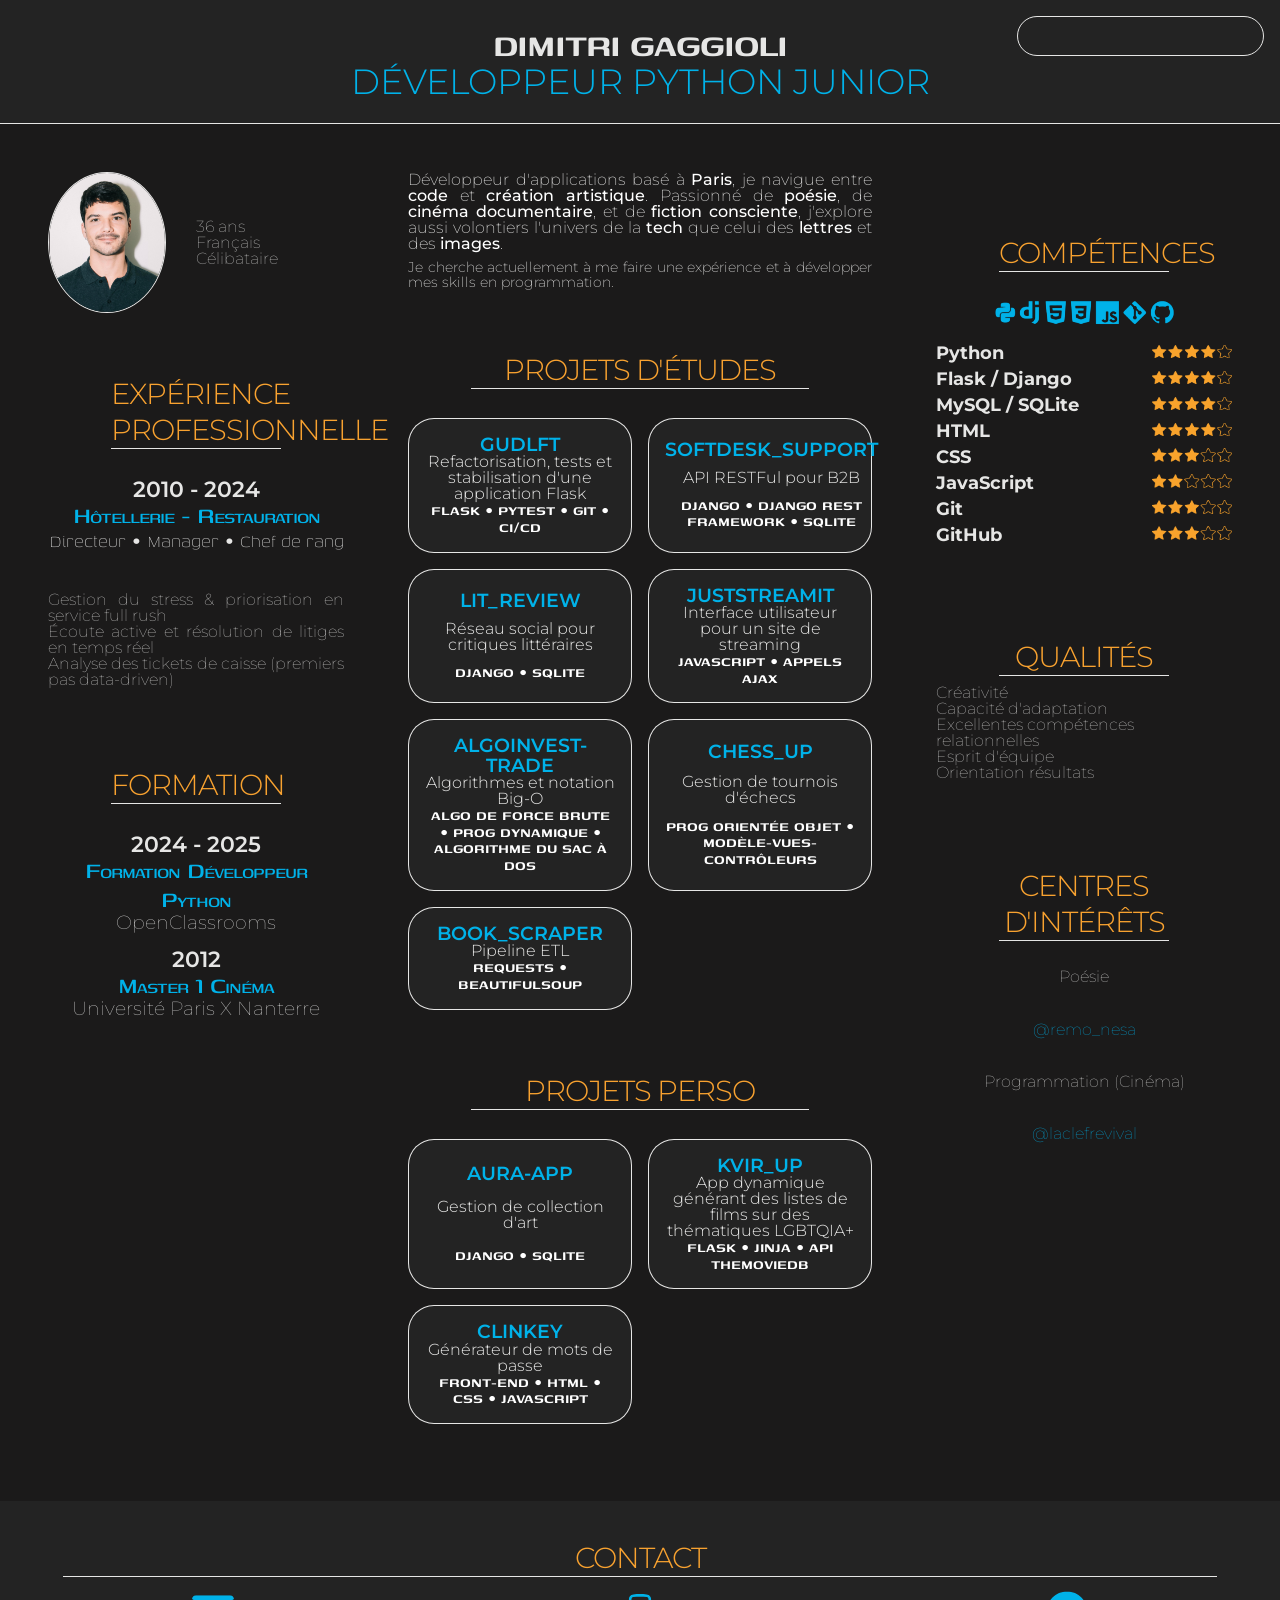
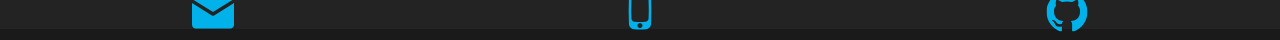
==== index.html @ c506ed64 "Updates" ====
<!DOCTYPE html>
<html lang="fr">
<head>
  <meta charset="UTF-8">
  <meta name="viewport" content="width=device-width, initial-scale=1">
  <title>Portfolio | Dimitri Gaggioli</title>
  <style>@import url('https://fonts.googleapis.com/css2?family=Genos:ital,wght@0,100..900;1,100..900&family=Montserrat:ital,wght@0,100..900;1,100..900&family=Roboto:ital,wght@0,100..900;1,100..900&display=swap');</style>
  <link href="https://fonts.googleapis.com/icon?family=Material+Icons" rel="stylesheet">
  <link rel="stylesheet" href="static/style.css">
  <script defer src="static/script.js"></script>
</head>
<body>
  <header class="banner-main-container">
    <button id="theme-toggle" class="theme-toggle" aria-label="Basculer le thème" src="icons/dark-btn.svg"><span class="material-icons-outlined">
dark_mode
</span></button>
    <div class="banner-title-container">
      <h1 class="banner-title">DIMITRI GAGGIOLI</h1>
      <h2 class="banner-subtitle">Développeur Python&nbsp;Junior</h2>
    </div>
  </header>
  <main>
    <section class="main-container">

      <!-- ← LEFT -->
      <section class="left-section">
        <div class="personal-details-container">
          <div class="portrait-container">
            <img src="static/portrait_D_Gaggioli.jpg" alt="Portrait de Dimitri">
            <p class="personal-details">36 ans<br>Français<br>Célibataire</p>
          </div>
        </div>

        <div class="resume-block block">
          <h3 class="thin">Expérience Professionnelle</h3>
          <ul id="experience-list"></ul>
        </div>

        <div class="education-block block">
          <h3 class="thin">Formation</h3>
          <ul id="education-list"></ul>
        </div>
      </section>

      <!-- CENTER -->
      <section class="center-section block">
        <div class="intro">
          <p>
            Développeur d'applications basé à <b>Paris</b>, je navigue entre <b>code</b>
            et <b>création artistique</b>. Passionné de <b>poésie</b>, de <b>cinéma documentaire</b>,
            et de <b>fiction consciente</b>, j'explore aussi volontiers l'univers de la <b>tech</b> que
            celui des <b>lettres</b> et des <b>images</b>.
          </p>
          <p class="subline">
            Je cherche actuellement à me faire une expérience et à développer mes skills en programmation.
          </p>
        </div>

        <h3 class="thin">Projets d'études</h3>
        <div id="academic-projects" class="projects-container academic"></div>

        <h3 class="thin">Projets Perso</h3>
        <div id="personal-projects" class="projects-container personal"></div>
      </section>

      <!-- RIGHT -->
      <section class="right-section">
        <!-- Compétences -->
        <div class="block skills-block">
          <h3 class="thin">COMPÉTENCES</h3>
          <img src="icons/skills.png" class="skills-icons" alt="" data-icon="skills">
          <ul class="right-section-list">
            <li><span class="skills-list four-star">Python</span>
              <div class="stars-icon-container">
                <img src="icons/4_s.png" alt="" class="stars_icon" data-icon="four-star">
              </div>
            </li>
            <li><span class="skills-list">Flask / Django</span>
              <div class="stars-icon-container">
                <img src="icons/4_s.png" alt="" class="stars_icon" data-icon="four-star">
              </div>
            </li>
            <li><span class="skills-list">MySQL / SQLite</span>
              <div class="stars-icon-container">
                <img src="icons/4_s.png" alt="" class="stars_icon" data-icon="four-star">
              </div>
            </li>
            <li><span class="skills-list">HTML</span>
              <div class="stars-icon-container">
                <img src="icons/4_s.png" alt="four-star" class="stars_icon" data-icon="four-star">
              </div>
            </li>
            <li><span class="skills-list">CSS</span>
              <div class="stars-icon-container">
                <img src ="icons/3_s.png" alt="three-star" class="stars_icon" data-icon="three-star">
              </div>
            </li>
            <li><span class="skills-list">JavaScript</span>
              <div class="stars-icon-container">
                <img src="icons/2_s.png" alt="two-star" class="stars_icon" data-icon="two-star">
              </div>
            </li>
            <li><span class="skills-list">Git</span>
              <div class="stars-icon-container">
                <img src="icons/3_s.png" alt="three-star" class="stars_icon" data-icon="three-star">
              </div>
            </li>
            <li><span class="skills-list">GitHub</span>
              <div class="stars-icon-container">
                <img src="icons/3_s.png" alt="three-star" class="stars_icon" data-icon="three-star">
              </div>
            </li>
          </ul>
        </div>
        <!-- Qualités -->
        <div class="block qualities-block">
        <h3 class="thin">QUALITÉS</h3>
          <ul>
            <li>Créativité</li>
            <li>Capacité d'adaptation</li>
            <li>Excellentes compétences relationnelles</li>
            <li>Esprit d'équipe</li>
            <li>Orientation résultats</li>
          </ul>
        </div>
        <!-- Centres d’intérêts -->
        <div class="block interests-block">
          <h3 class="thin">CENTRES D'INTÉRÊTS</h3>
          <ul class="interests-list">
            <li>Poésie</li>
            <li><a href="https://www.instagram.com/remo_nesa/" target="_blank">@remo_nesa</a></li>
            <li>Programmation (Cinéma)</li>
            <li><a href="https://www.instagram.com/laclefrevival/" target="_blank">@laclefrevival</a></li>
          </ul>
        </div>
      </section>
    </section>
  </main>

  <footer>
     <!-- Contact -->
     <div class="block contact-block">
        <h3 class="thin">CONTACT</h3>
        <ul class="contact-list">
          <li>
            <div class="contact-icon-container">
              <a href="mailto:dimitri.gaggioli@gmail.com">
                <img src="icons/email.svg" href="mailto:dimitri.gaggioli@gmail.com" alt="" data-icon="mail">
              </a>
            </div>

          </li>
          <li>
            <div class="contact-icon-container">
              <a href="tel:+33620156172">
                <img src="icons/phone.svg" alt="" data-icon="phone">
              </a>
            </div>
          </li>
          <li>
            <div class="contact-icon-container">
              <a href="https://github.com/dim-gggl">
                <img src="icons/github.svg" alt="" data-icon="github">
              </a>
            </div>
          </li>
        </ul>
      </div>
  </footer>

</body>
</html>
---- static/style.css ----
@import url('https://fonts.googleapis.com/css2?family=Genos:ital,wght@0,100..900;1,100..900&family=Montserrat:ital,wght@0,100..900;1,100..900&family=Roboto:ital,wght@0,100..900;1,100..900&display=swap');

:root {
  --bg: #1b1a1a;
  --banner-bg: #232323;
  --fg: rgba(247, 247, 246, 0.92);
  --blue: #00b2e9;
  --yellow: #f8a230;
  --bold: "Genos", "Impact", "Roboto", "Helvetica Neue", sans-serif;
  --regular: "Montserrat", "Helvetica", sans-serif;
  --thin: "Montserrat", "Roboto", "Helvetica Neue", sans-serif;
  --white: #FFFFFF;
  --gutter: clamp(1rem, 4vw, 2rem);
  --max-width: 1400px;
  --fw: 100;
}

:root.light {
  --bg: #e5e0db;
  --banner-bg: #ededed;
  --blue: #a10000;
  --white: #000000;
  --fg: #000;
  --yellow: #1a1e2b;
  --fw: 500;
}

header.banner-main-container {
  position: sticky;
}

.theme-toggle {
  position: absolute;
  top: 1rem;
  right: 1rem;
  background: transparent;
  color: var(--fg);
  border: 1px solid var(--fg);
  padding: .35rem .9rem;
  border-radius: 999rem;
  font-family: var(--thin);
  font-size: .9rem;
  cursor: pointer;
  transition: background .2s, color .2s, border .2s;
}

.theme-toggle:hover {
  background: var(--blue);
  color: #000;
  border-color: var(--blue);
}

* {
  box-sizing: border-box;
  margin: 0;
  padding: 0;
  line-height: 1;
  font-size: 16px;
  font-weight: var(--fw);

}

body {
  font-family: var(--regular);
  line-height: 1.4rem;
  background: var(--bg);
  color: var(--fg);
  font-weight: 400;
}

.banner-main-container {
  align-content: center;
  padding: 1.5rem 0;
  background: var(--banner-bg);
  color: var(--fg);
  text-align: center;
  border-bottom: 1px solid var(--fg);
  position: sticky;
  top: 0;
  z-index: 10;
}

.banner-title {
  font-family: var(--bold);
  font-size: 2.5rem;
  letter-spacing: -1px;
  font-weight: 600;

}

.thin {
  font-family: var(--thin);
  font-optical-sizing: auto;
  font-weight: 300;
  font-style: normal;
  margin: 7vh;

}

.project-box p.genos {
  font-size: 1rem;
  font-family: var(--regular);
  font-weight: var(--fw);
  color: var(--fg);

}

.banner-subtitle {
  text-transform: uppercase;
  font-weight: 300;
  font-size: 2.2rem;
  color: var(--blue);

}

.main-container {
  display: flex;
  gap: var(--gutter);
  padding-inline: var(--gutter);
  margin-block: 2rem;
  max-width: var(--max-width);
  margin-inline: auto;
  flex-wrap: wrap;
}

.left-section,
.center-section,
.right-section {
  padding: 1rem;
  flex: 1 1 320px;
  min-width: 280px;
}

.center-section {
  flex: 2 1 480px;
}

.intro>p,
p.subline,
.personal-details-intro>p,
p.personal-details-subline {
  text-align: justify;
}

.personal-details-container {
  display: block;
  align-items: center;
}

.portrait-container {
  display: flex;
  padding: 0;
  width: auto;
  height: auto;
  overflow: hidden;
  align-items: center;
}

.portrait-container>img {
  width: 40%;
  order: 1;
  object-fit: cover;
  border-radius: 50%;
  border: 1px solid var(--fg);
}

.personal-details {
  order: 2;
  width: 40%;
  padding-left: 3ch;
  text-align: left;
  align-items: center;
}

.personal-details>p {
  margin-top: 1em;
  font-family: var(--thin);
  font-weight: var(--fw);
  font-variant: petite-caps;
  margin-left: -166px;
  font-size: 1.1rem;
  color: var(--fg);
  line-height: 1.4;
  text-align: left;
  width: 47.5%;
}

.resume-block,
.education-block {
  margin-top: 2em;
}

.resume-block h3,
.education-block h3 {
  margin-bottom: .5em;
  font-size: 1.1rem;
  color: var(--blue);
}

#experience-list,
#education-list {
  display: flex;
  flex-direction: column;
  margin-top: 3ch;

}

#experience-list>li,
#education-list>li {
  margin-bottom: 1em;
  list-style: none;
}

#education-list>li {
  display: flex;
  flex-direction: column;
  align-content: space-evenly;
}


p.experience-year,
p.education-list-year,
p.education-list-year>strong {
  text-align: center;
  font-weight: 600;
  font-size: 22px;
}

p.experience-kind,
p.education-list-degree {
  font-family: var(--bold);
  font-size: 1.8rem;
  font-variant: petite-caps;
  font-weight: 500;
  color: var(--blue);
  text-align: center;
  letter-spacing: -1px;
}

p.experience-role {
  text-align: center;
  font-family: var(--bold);
  font-size: 22px;
  margin-bottom: 4ch;
}

.experience-skills {
  text-align: justify;
}

.education-list-institution {
  text-align: center;
  font-family: var(--regular);
  font-size: 1.2rem;
}

.intro p,
.personal-details-intro p {
  font-family: var(--thin);
  font-weight: 200;
  letter-spacing: 0px;
  ;
  font-size: 1rem;
  margin-bottom: .5em;
}

.intro p>b,
.personal-details-intro p>b {
  font-weight: 500;
  color: var(--white);
}

.intro .subline,
.personal-details-intro .personal-details-subline {
  font-size: .9rem;
}

.personal-details-intro,
p.personal-details-subline {
  display: none;
}

.projects-container {
  display: grid;
  grid-template-columns: repeat(auto-fill, minmax(200px, 1fr));
  gap: 1em;
  margin-top: 1.8em;
  margin-bottom: 1.8rem;
}

.project-box {
  display: flex;
  flex-direction: column;
  align-content: stretch;
  background: var(--banner-bg);
  padding: 1em;
  border-radius: 26px;
  border: 1px solid var(--fg);
  text-align: center;
  transition: transform ease .3s;
  flex-wrap: wrap;

}

.project-box>a,
.project-box>p {
  margin-block: auto;
}

.project-box:hover {
  transform: translateY(-4px);
  cursor: pointer
}

.project-box p.genos {
  font-size: 1rem;
  font-family: var(--regular);
  font-weight: 300;

}

.project-box p.repo-skills {
  font-family: var(--bold);
  font-weight: 600;
  text-transform: uppercase;
  color: var(--white);
  font-size: 1.05rem;

}

.project-box a {
  text-align: center;
  font-size: 1.2rem;
  text-decoration: none;
  color: var(--blue);
  font-family: var(--regular);
  text-transform: uppercase;
  font-weight: 600;
}

.right-section {
  display: flex;
  flex-direction: column;
  gap: 1.5em;
  max-width: 30%;
  margin-right: 0ch;
}

.right-section-list {
  list-style: none;
  padding: 0;
  margin-top: 1rem;
}

.right-section-list li {
  display: flex;
  justify-content: space-between;
  align-items: center;
  margin-bottom: 0.5rem;
}

.stars_icon {
  width: 80px;
  height: auto;
}

.skills-icons {
  width: 180px;
  margin-inline: auto;
  margin-block: 1rem;
}

.info-item {
  display: flex;
  align-items: center;
  gap: 0.75em;
  font-size: 0.9rem;
  color: #444;
}

.info-item.handle span {
  font-weight: bold;
  font-size: 1rem;
}

.block h3 {
  font-size: 1.8rem;
  letter-spacing: -1px;
  line-height: 1.25;
  text-align: center;
  text-transform: uppercase;
  border-bottom: 1px solid var(--fg);
  margin-bottom: 0.6rem;
  color: var(--yellow);

}

.block ul {
  list-style: none;
  padding: 0;
  margin: 0;
}

.block.skills-block {
  display: flex;
  flex-direction: column;
}


.block li>span {
  margin-right: auto;
}

.skills-list {
  font-size: 18px;
  font-family: "Montserrat";
  font-weight: 700;
  color: var(--fg);
}

.stars-icon-container {
  max-width: 50%;
}

.stars-icon-container>img {
  object-fit: cover;
}

.interests-list {
  display: flex;
  flex-direction: column;
  justify-content: space-around;
  align-content: space-between;
  text-align: center;
  min-height: 100%;
}

.interest-title {
  margin-top: auto;
  text-transform: uppercase;
}

.interest-title a {
  margin-bottom: auto;
}

.right-section a {
  color: var(--blue);
  text-decoration: none;
}

.right-section a:hover {
  cursor: pointer;
}

footer {
  display: flex;
  justify-content: space-evenly;
  align-items: center;
  background-color: var(--banner-bg);
  color: var(--bg);
  padding-bottom: 3rem;
  ;
  max-height: 8rem;
}

.contact-block {
  width: 100%;
  justify-content: stretch;
  align-items: center;
  max-height: 8rem;
}

.contact-list {
  width: 100%;
  display: flex;
  justify-content: space-around;
  align-items: center;
}

.contact-list li {
  display: flex;
  flex-direction: column;
  justify-content: space-around;
  align-items: center;
}

.contact-list li>a {
  text-decoration: none;
  color: var(--fg);
  font-family: var(--regular);
  font-weight: 500;
}

.contact-icon-container {
  max-width: 50px;
  overflow: hidden;
}

.contact-icon-container img {
  object-fit: cover;
  width: 50px;
  font-weight: 700;
  font-display: bold;
}

.material-icons-outlined {
  font-family: 'Material Icons';
  font-weight: normal;
  font-style: normal;
  font-size: 24px;  /* Preferred icon size */
  display: inline-block;
  line-height: 1;
  text-transform: none;
  letter-spacing: normal;
  word-wrap: normal;
  white-space: nowrap;
  direction: ltr;
}

@media (max-width: 1024px) {
  .main-container {
    flex-direction: column;
  }

  .center-section {
    order: 1;
  }

  .left-section {
    order: 2;
    flex: 2 1 90%
  }

  .right-section {
    order: 3;
  }

  .personal-details {
    width: unset;
    order: 2;
    text-align: center;
  }

  .right-section {
    max-width: 90%;
  }

  .portrait-container {
    flex-direction: column;
  }
}

@media (max-width: 600px) {
  body {
    line-height: 1.35;
  }

  .banner-title {
    font-size: clamp(2.4rem, 10vw + 1rem, 3.3rem);
  }

  .banner-subtitle {
    font-size: clamp(1rem, 6vw + 0.3rem, 1.5rem);
  }

  .main-container {
    padding-inline: 1rem;
    gap: 1.5rem;
  }

  .left-section,
  .center-section,
  .right-section {
    padding: 0.5rem;
  }

  .contact-icon-container {
    width: 45px;
  }

  .contact-icon-container img {
    width: 45px
  }

  p.experience-kind,
  p.education-list-degree {
    font-family: "Montserrat", sans-serif;
    font-size: 1.8rem;
    font-variant: petite-caps;
    font-weight: normal;
    color: var(--blue);
    text-align: center;
  }

  .portrait-container {
    flex-direction: column;
    text-align: center;
  }

  .portrait-container img {
    width: 140px;
    height: 140px;
  }

  .projects-container {
    grid-template-columns: repeat(auto-fill, minmax(160px, 1fr));
  }

  .project-box a {
    font-size: .9rem;
  }

  .project-box p.repo-skills {
    font-weight: 600;
    font-size: 0.9rem;
  }

  .block h3 {
    font-size: 1.25rem;
  }

  .repo-skills,
  .skills-list {
    font-size: 0.85rem;
  }
}

@media (max-width: 380px) {
  .banner-main-container {
    align-content: center;
    background: var(--banner-bg);
    color: var(--fg);
    text-align: center;
    border-bottom: 1px solid var(--fg);
  }

  .banner-title {
    font-size: clamp(0.3rem, 2.8vw + 1.5rem, 1.5rem);
    font-family: "Montserrat", "Helvetica Neue", sans-serif;
    font-weight: 100;
    line-height: 1;
  }

  .banner-subtitle {
    font-size: clamp(0.6rem, 5vw + 0.1rem, 1.8rem);
    font-weight: 600;
  }
}

@media (prefers-color-scheme: light) {
  /* :root:not(.light) {
    --bg: #e5e0db;
    --banner-bg: #ededed;
    --blue: #a10000;
    --white: #000000;
    --fg: #000;
    --yellow: #1a1e2b;
    --fw: 500;
  } */

  * {
    font-weight: var(--fw);
  }

  body {
    font-weight: var(--fw);
  }

}
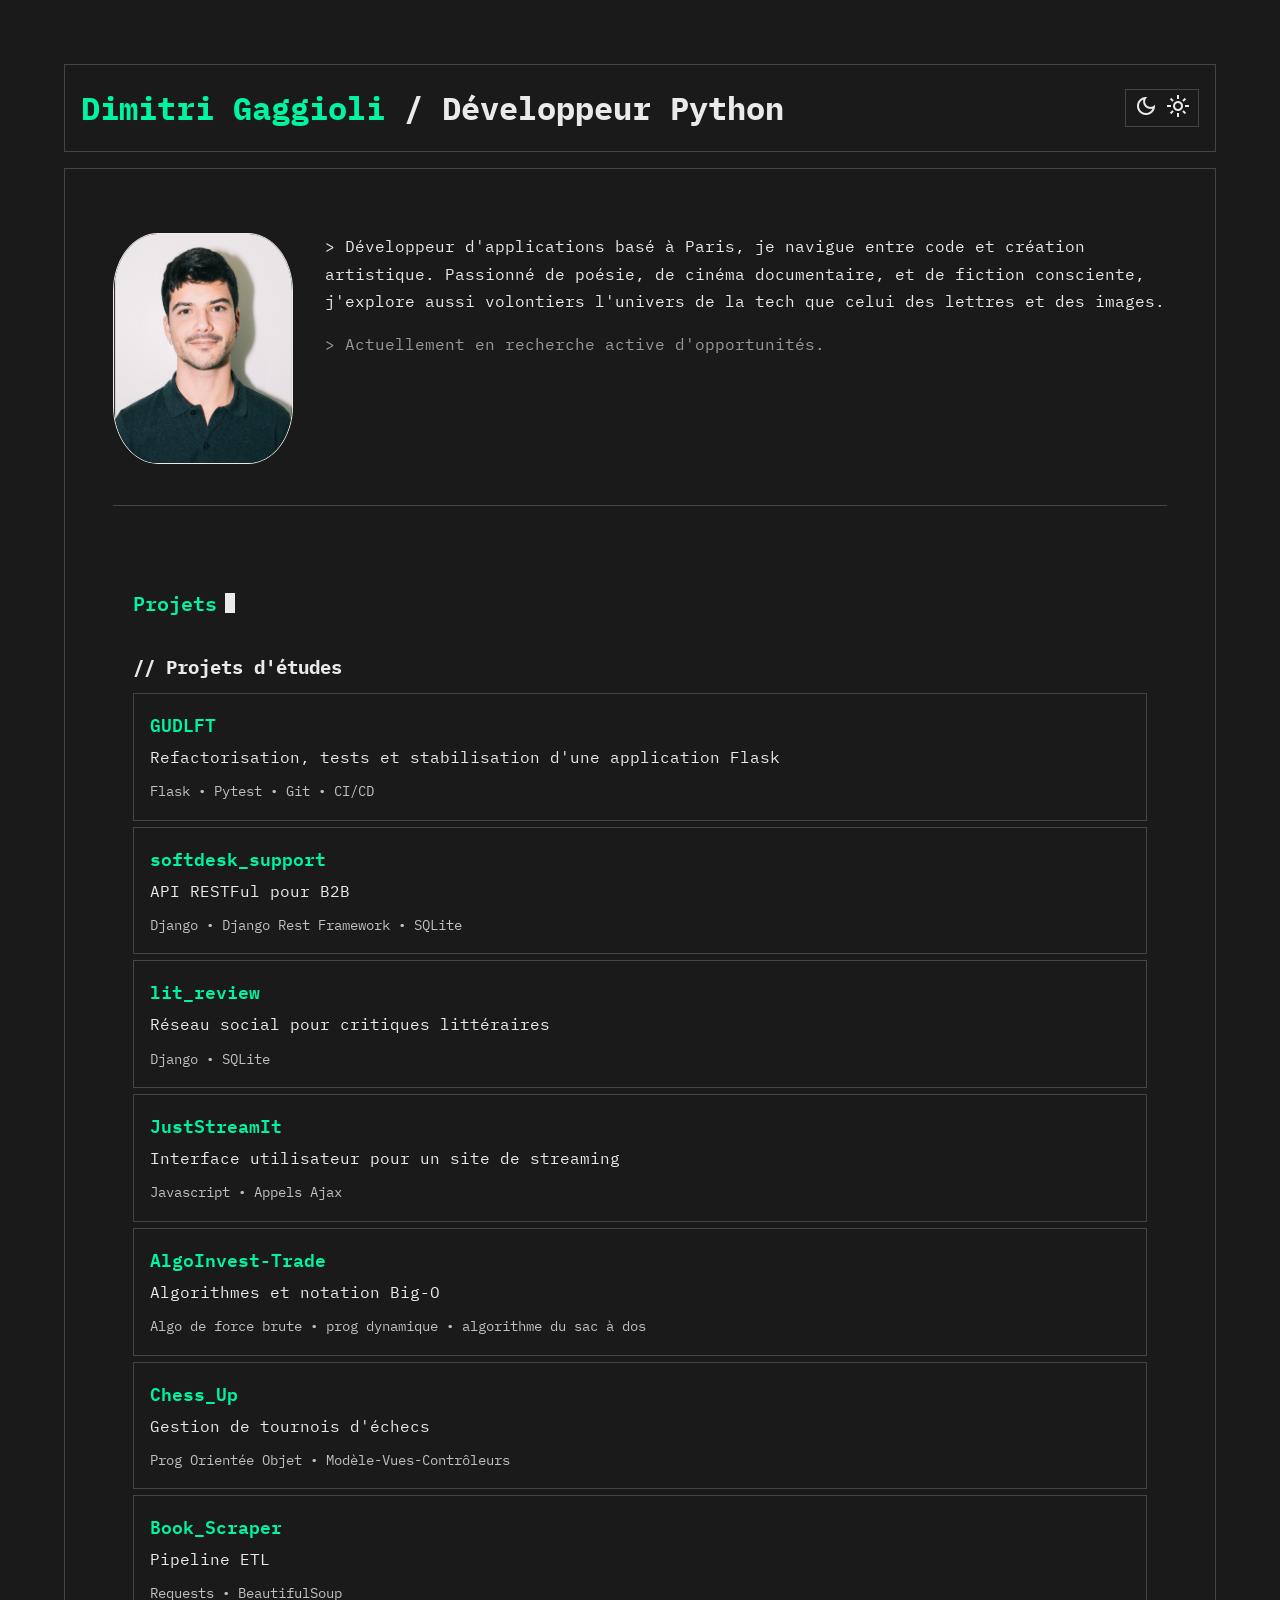
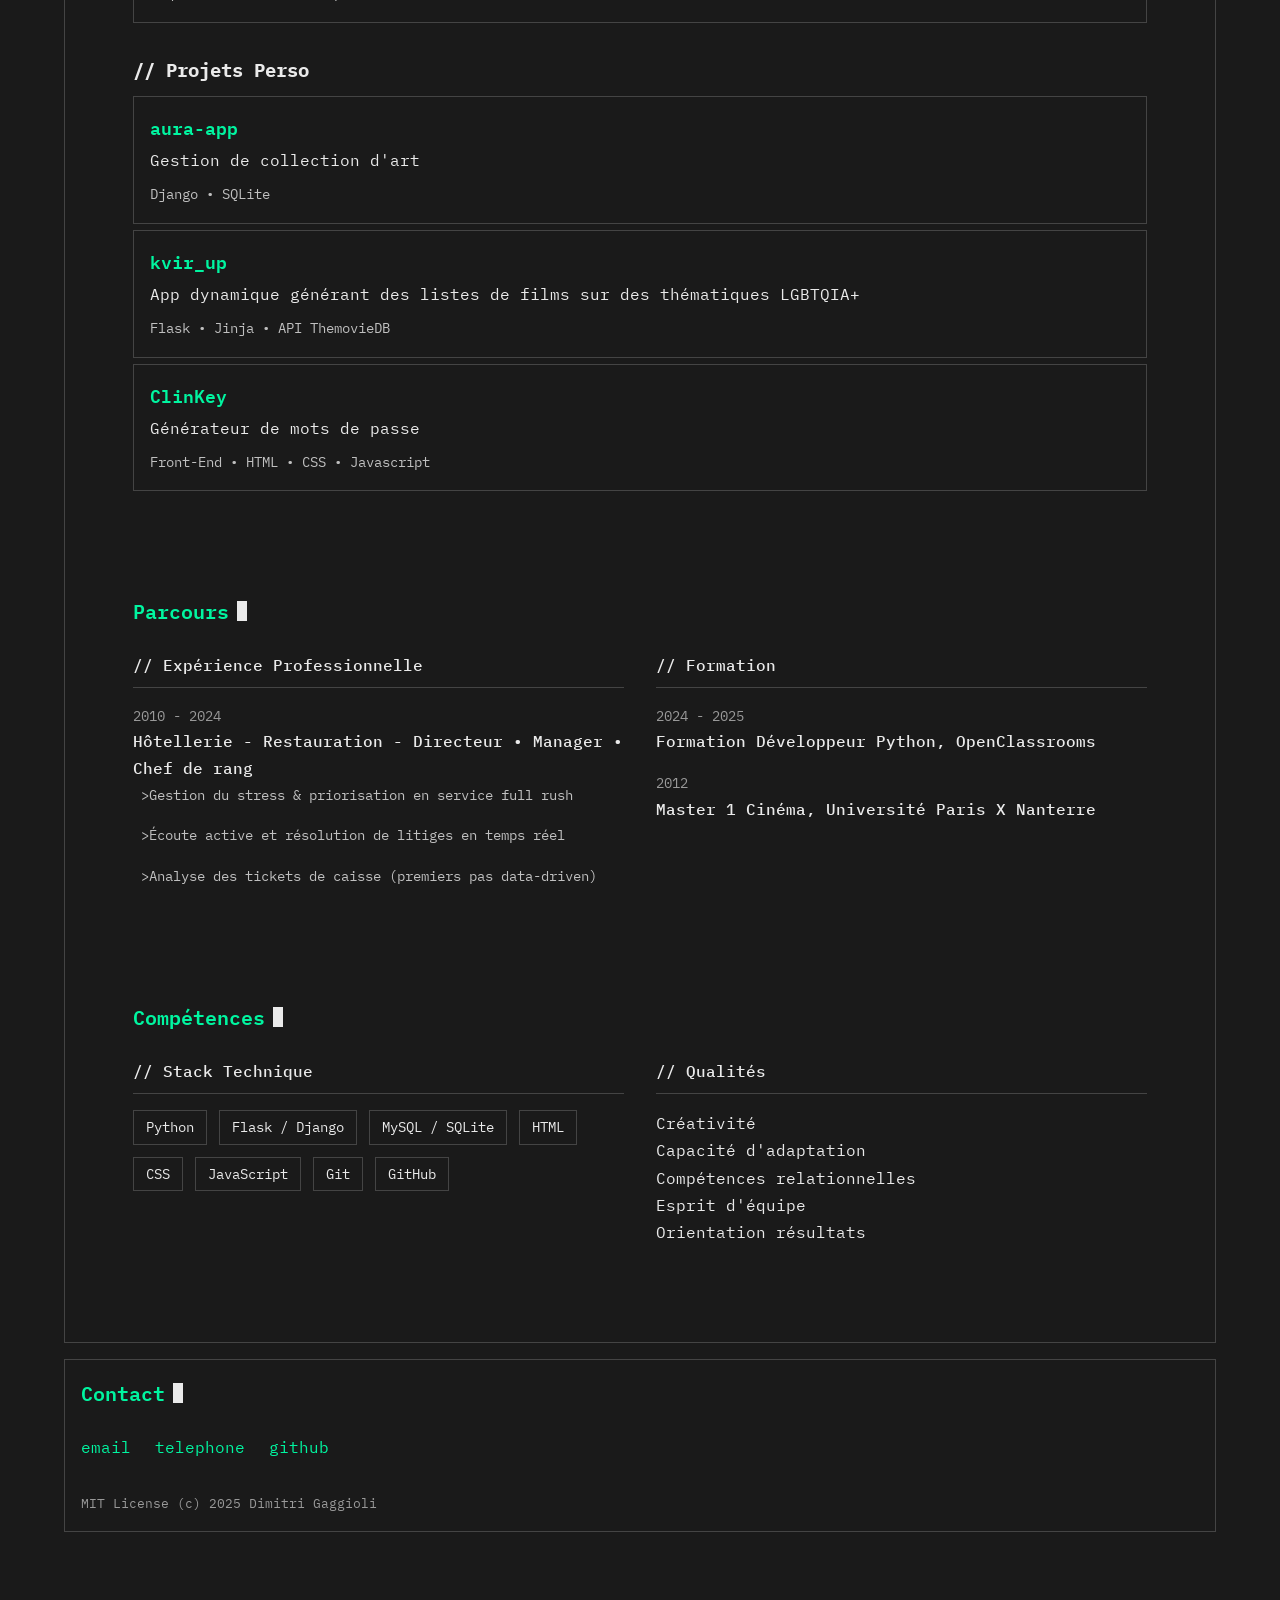
==== commit 2dded7b3: "Updates in the style" ====
--- a/index.html
+++ b/index.html
@@ -1,173 +1,92 @@
 <!DOCTYPE html>
 <html lang="fr">
 <head>
-  <meta charset="UTF-8">
-  <meta name="viewport" content="width=device-width, initial-scale=1">
-  <title>Portfolio | Dimitri Gaggioli</title>
-  <style>@import url('https://fonts.googleapis.com/css2?family=Genos:ital,wght@0,100..900;1,100..900&family=Montserrat:ital,wght@0,100..900;1,100..900&family=Roboto:ital,wght@0,100..900;1,100..900&display=swap');</style>
-  <link href="https://fonts.googleapis.com/icon?family=Material+Icons" rel="stylesheet">
-  <link rel="stylesheet" href="static/style.css">
-  <script defer src="static/script.js"></script>
+    <meta charset="UTF-8">
+    <meta name="viewport" content="width=device-width, initial-scale=1.0">
+    <title>Portfolio // Dimitri Gaggioli</title>
+
+    <!-- Police Monospace -->
+    <link rel="preconnect" href="https://fonts.googleapis.com">
+    <link rel="preconnect" href="https://fonts.gstatic.com" crossorigin>
+    <link href="https://fonts.googleapis.com/css2?family=IBM+Plex+Mono:wght@400;500;600&display=swap" rel="stylesheet">
+    <link rel="stylesheet" href="https://fonts.googleapis.com/css2?family=Material+Symbols+Outlined:opsz,wght,FILL,GRAD@24,400,0,0" />
+    
+    <link rel="stylesheet" href="static/style.css">
 </head>
-<body>
-  <header class="banner-main-container">
-    <button id="theme-toggle" class="theme-toggle" aria-label="Basculer le thème" src="icons/dark-btn.svg"><span class="material-icons-outlined">
-dark_mode
-</span></button>
-    <div class="banner-title-container">
-      <h1 class="banner-title">DIMITRI GAGGIOLI</h1>
-      <h2 class="banner-subtitle">Développeur Python&nbsp;Junior</h2>
-    </div>
-  </header>
-  <main>
-    <section class="main-container">
+<body class="dark-theme">
 
-      <!-- ← LEFT -->
-      <section class="left-section">
-        <div class="personal-details-container">
-          <div class="portrait-container">
-            <img src="static/portrait_D_Gaggioli.jpg" alt="Portrait de Dimitri">
-            <p class="personal-details">36 ans<br>Français<br>Célibataire</p>
-          </div>
+    <header class="site-header">
+        <div class="header-content">
+            <h1><span>Dimitri Gaggioli</span> / Développeur Python</h1>
+            <button id="theme-toggle" class="theme-toggle" aria-label="Basculer le thème">
+                <span class="material-symbols-outlined icon-dark">dark_mode</span>
+                <span class="material-symbols-outlined icon-light">light_mode</span>
+              </button>
         </div>
+    </header>
 
-        <div class="resume-block block">
-          <h3 class="thin">Expérience Professionnelle</h3>
-          <ul id="experience-list"></ul>
-        </div>
+    <main class="content-wrapper">
 
-        <div class="education-block block">
-          <h3 class="thin">Formation</h3>
-          <ul id="education-list"></ul>
-        </div>
-      </section>
+        <section class="intro-section">
+            <div class="portrait-container">
+                 <img src="static/portrait_D_Gaggioli.jpg" alt="Portrait de Dimitri Gaggioli" class="hero-portrait">
+            </div>
+            <div class="intro-text">
+                <p>> Développeur d'applications basé à Paris, je navigue entre code et création artistique. Passionné de poésie, de cinéma documentaire, et de fiction consciente, j'explore aussi volontiers l'univers de la tech que celui des lettres et des images.</p>
+                <p class="subline">> Actuellement en recherche active d'opportunités.</p>
+            </div>
+        </section>
 
-      <!-- CENTER -->
-      <section class="center-section block">
-        <div class="intro">
-          <p>
-            Développeur d'applications basé à <b>Paris</b>, je navigue entre <b>code</b>
-            et <b>création artistique</b>. Passionné de <b>poésie</b>, de <b>cinéma documentaire</b>,
-            et de <b>fiction consciente</b>, j'explore aussi volontiers l'univers de la <b>tech</b> que
-            celui des <b>lettres</b> et des <b>images</b>.
-          </p>
-          <p class="subline">
-            Je cherche actuellement à me faire une expérience et à développer mes skills en programmation.
-          </p>
-        </div>
+        <section id="projets" class="data-section">
+            <h2 class="section-title" data-title="Projets"></h2>
+            <div id="projects-container">
+                <!-- Les projets seront injectés ici -->
+            </div>
+        </section>
 
-        <h3 class="thin">Projets d'études</h3>
-        <div id="academic-projects" class="projects-container academic"></div>
+        <section id="parcours" class="data-section">
+            <h2 class="section-title" data-title="Parcours"></h2>
+            <div class="parcours-grid">
+                <div id="experience-container">
+                    <h3>// Expérience Professionnelle</h3>
+                    <ul id="experience-list"></ul>
+                </div>
+                <div id="formation-container">
+                    <h3>// Formation</h3>
+                    <ul id="education-list"></ul>
+                </div>
+            </div>
+        </section>
 
-        <h3 class="thin">Projets Perso</h3>
-        <div id="personal-projects" class="projects-container personal"></div>
-      </section>
+        <section id="competences" class="data-section">
+            <h2 class="section-title" data-title="Compétences"></h2>
+            <div class="competences-grid">
+                <div id="skills-container">
+                    <h3>// Stack Technique</h3>
+                </div>
+                <div id="qualities-container">
+                    <h3>// Qualités</h3>
+                    <ul>
+                        <li>Créativité</li>
+                        <li>Capacité d'adaptation</li>
+                        <li>Compétences relationnelles</li>
+                        <li>Esprit d'équipe</li>
+                        <li>Orientation résultats</li>
+                    </ul>
+                </div>
+            </div>
+        </section>
 
-      <!-- RIGHT -->
-      <section class="right-section">
-        <!-- Compétences -->
-        <div class="block skills-block">
-          <h3 class="thin">COMPÉTENCES</h3>
-          <img src="icons/skills.png" class="skills-icons" alt="" data-icon="skills">
-          <ul class="right-section-list">
-            <li><span class="skills-list four-star">Python</span>
-              <div class="stars-icon-container">
-                <img src="icons/4_s.png" alt="" class="stars_icon" data-icon="four-star">
-              </div>
-            </li>
-            <li><span class="skills-list">Flask / Django</span>
-              <div class="stars-icon-container">
-                <img src="icons/4_s.png" alt="" class="stars_icon" data-icon="four-star">
-              </div>
-            </li>
-            <li><span class="skills-list">MySQL / SQLite</span>
-              <div class="stars-icon-container">
-                <img src="icons/4_s.png" alt="" class="stars_icon" data-icon="four-star">
-              </div>
-            </li>
-            <li><span class="skills-list">HTML</span>
-              <div class="stars-icon-container">
-                <img src="icons/4_s.png" alt="four-star" class="stars_icon" data-icon="four-star">
-              </div>
-            </li>
-            <li><span class="skills-list">CSS</span>
-              <div class="stars-icon-container">
-                <img src ="icons/3_s.png" alt="three-star" class="stars_icon" data-icon="three-star">
-              </div>
-            </li>
-            <li><span class="skills-list">JavaScript</span>
-              <div class="stars-icon-container">
-                <img src="icons/2_s.png" alt="two-star" class="stars_icon" data-icon="two-star">
-              </div>
-            </li>
-            <li><span class="skills-list">Git</span>
-              <div class="stars-icon-container">
-                <img src="icons/3_s.png" alt="three-star" class="stars_icon" data-icon="three-star">
-              </div>
-            </li>
-            <li><span class="skills-list">GitHub</span>
-              <div class="stars-icon-container">
-                <img src="icons/3_s.png" alt="three-star" class="stars_icon" data-icon="three-star">
-              </div>
-            </li>
-          </ul>
-        </div>
-        <!-- Qualités -->
-        <div class="block qualities-block">
-        <h3 class="thin">QUALITÉS</h3>
-          <ul>
-            <li>Créativité</li>
-            <li>Capacité d'adaptation</li>
-            <li>Excellentes compétences relationnelles</li>
-            <li>Esprit d'équipe</li>
-            <li>Orientation résultats</li>
-          </ul>
-        </div>
-        <!-- Centres d’intérêts -->
-        <div class="block interests-block">
-          <h3 class="thin">CENTRES D'INTÉRÊTS</h3>
-          <ul class="interests-list">
-            <li>Poésie</li>
-            <li><a href="https://www.instagram.com/remo_nesa/" target="_blank">@remo_nesa</a></li>
-            <li>Programmation (Cinéma)</li>
-            <li><a href="https://www.instagram.com/laclefrevival/" target="_blank">@laclefrevival</a></li>
-          </ul>
-        </div>
-      </section>
-    </section>
-  </main>
+    </main>
 
-  <footer>
-     <!-- Contact -->
-     <div class="block contact-block">
-        <h3 class="thin">CONTACT</h3>
-        <ul class="contact-list">
-          <li>
-            <div class="contact-icon-container">
-              <a href="mailto:dimitri.gaggioli@gmail.com">
-                <img src="icons/email.svg" href="mailto:dimitri.gaggioli@gmail.com" alt="" data-icon="mail">
-              </a>
-            </div>
+    <footer class="site-footer">
+        <h2 class="section-title" data-title="Contact"></h2>
+        <ul id="contact-list">
+            <!-- Contact injecté ici -->
+        </ul>
+        <p class="copyright">MIT License (c) 2025 Dimitri Gaggioli</p>
+    </footer>
 
-          </li>
-          <li>
-            <div class="contact-icon-container">
-              <a href="tel:+33620156172">
-                <img src="icons/phone.svg" alt="" data-icon="phone">
-              </a>
-            </div>
-          </li>
-          <li>
-            <div class="contact-icon-container">
-              <a href="https://github.com/dim-gggl">
-                <img src="icons/github.svg" alt="" data-icon="github">
-              </a>
-            </div>
-          </li>
-        </ul>
-      </div>
-  </footer>
-
+    <script src="static/script.js"></script>
 </body>
 </html>
-
--- a/static/style.css
+++ b/static/style.css
@@ -1,670 +1,293 @@
-@import url('https://fonts.googleapis.com/css2?family=Genos:ital,wght@0,100..900;1,100..900&family=Montserrat:ital,wght@0,100..900;1,100..900&family=Roboto:ital,wght@0,100..900;1,100..900&display=swap');
-
+/* --- VARIABLES & THÈME --- */
 :root {
-  --bg: #1b1a1a;
-  --banner-bg: #232323;
-  --fg: rgba(247, 247, 246, 0.92);
-  --blue: #00b2e9;
-  --yellow: #f8a230;
-  --bold: "Genos", "Impact", "Roboto", "Helvetica Neue", sans-serif;
-  --regular: "Montserrat", "Helvetica", sans-serif;
-  --thin: "Montserrat", "Roboto", "Helvetica Neue", sans-serif;
-  --white: #FFFFFF;
-  --gutter: clamp(1rem, 4vw, 2rem);
-  --max-width: 1400px;
-  --fw: 100;
-}
-
-:root.light {
-  --bg: #e5e0db;
-  --banner-bg: #ededed;
-  --blue: #a10000;
-  --white: #000000;
-  --fg: #000;
-  --yellow: #1a1e2b;
-  --fw: 500;
-}
-
-header.banner-main-container {
-  position: sticky;
-}
-
-.theme-toggle {
-  position: absolute;
-  top: 1rem;
-  right: 1rem;
-  background: transparent;
-  color: var(--fg);
-  border: 1px solid var(--fg);
-  padding: .35rem .9rem;
-  border-radius: 999rem;
-  font-family: var(--thin);
-  font-size: .9rem;
-  cursor: pointer;
-  transition: background .2s, color .2s, border .2s;
-}
-
-.theme-toggle:hover {
-  background: var(--blue);
-  color: #000;
-  border-color: var(--blue);
-}
-
-* {
-  box-sizing: border-box;
-  margin: 0;
-  padding: 0;
-  line-height: 1;
-  font-size: 16px;
-  font-weight: var(--fw);
-
-}
+    --font-main: 'IBM Plex Mono', monospace;
+    
+    /* Thème Dark (par défaut) */
+    --bg-color: #1A1A1A;
+    --text-color: #EAEAEA;
+    --accent-color: #00F5A0; /* Un vert menthe vif */
+    --border-color: #444444;
+    --portrait-border: 1px solid #ebebeb;
+    }
+    
+    body.light-theme {
+    /* Thème Light */
+    --bg-color: #F5F5F5;
+    --text-color: #1A1A1A;
+    --accent-color: #FF47A3; /* Un rose vif */
+    --border-color: #CCCCCC;
+    --portrait-border: 1px solid #171717;
+    }
+    
+    /* --- BASE & RESET --- */
+    *, *::before, *::after {
+    box-sizing: border-box;
+    margin: 0;
+    padding: 0;
+    }
+    
+    body {
+    font-family: var(--font-main);
+    background-color: var(--bg-color);
+    color: var(--text-color);
+    line-height: 1.7;
+    transition: background-color 0.3s ease, color 0.3s ease;
+    padding: 1rem;
+    }
+    
+    a {
+    color: var(--accent-color);
+    text-decoration: none;
+    }
+    
+    a:hover {
+    text-decoration: underline;
+    }
+    
+    ul {
+    list-style: none;
+    }
+    
+    /* --- MISE EN PAGE & HEADER/FOOTER --- */
+    .site-header, .site-footer {
+    border: 1px solid var(--border-color);
+    padding: 1rem;
+    margin-bottom: 1rem;
+    }
+    
+    .header-content {
+    display: flex;
+    justify-content: space-between;
+    align-items: center;
+    }
+
+
+    .header-content > h1 > span {
+        color: var(--accent-color);
+    }
+  
+    
+    #theme-toggle {
+    background: none;
+    border: 1px solid var(--border-color);
+    color: var(--text-color);
+    font-family: var(--font-main);
+    padding: 0.25rem 0.5rem;
+    cursor: pointer;
+    transition: background-color 0.2s, color 0.2s;
+    }
+    #theme-toggle:hover {
+    background-color: var(--accent-color);
+    color: var(--bg-color);
+    border-color: var(--accent-color);
+    }
+    
+    .content-wrapper {
+    border: 1px solid var(--border-color);
+    padding: 1rem;
+    }
+    
+    /* --- SECTIONS --- */
+    .data-section {
+    padding: 2rem 0;
+    }
+    
+    .section-title {
+    font-size: 1.25rem;
+    font-weight: 600;
+    margin-bottom: 1.5rem;
+    display: flex;
+    align-items: center;
+    color: var(--accent-color);
+    }
+    .section-title::after {
+    content: ' ';
+    display: inline-block;
+    width: 0.5em;
+    height: 1em;
+    background-color: var(--text-color);
+    margin-left: 0.5rem;
+    animation: blink 1s step-end infinite;
+    }
+    .section-title::before {
+    content: attr(data-title);
+    }
+    
+    @keyframes blink {
+    from, to { background-color: transparent; }
+    50% { background-color: var(--accent-color); }
+    }
+    
+    /* --- INTRO --- */
+    .intro-section {
+        display: flex;
+        gap: 2rem;
+        align-items: flex-start;
+        padding: 1rem 0 2rem 0;
+        border-bottom: 1px solid var(--border-color);
+        margin-bottom: 2rem;
+    }
+    .portrait-container {
+        flex-shrink: 0;
+    }
+    .hero-portrait {
+        width: 180px;
+        height: 231px;
+        border: var(--portrait-border);
+        border-radius: 25%;
+    }
+    .intro-text p {
+        margin-bottom: 1rem;
+    }
+    .intro-text .subline {
+        color: var(--text-secondary, #999);
+    }
+    
+    /* --- PROJETS (AJUSTEMENT) --- */
+    #projects-container .project-item {
+    border: 1px solid var(--border-color);
+    padding: 1rem;
+    margin-bottom: 1rem;
+    transition: background-color 0.2s ease;
+    }
+    #projects-container .project-item:hover {
+        background-color: color-mix(in srgb, var(--bg-color) 90%, var(--text-color));
+    }
+    .project-header {
+    display: flex;
+    justify-content: space-between;
+    flex-wrap: wrap;
+    gap: 0.5rem;
+    }
+    .project-title {
+    font-weight: 600;
+    font-size: 1.1rem;
+    }
+    .project-role {
+    color: var(--text-secondary, #999);
+    }
+    .project-intro {
+    margin: 0.25rem 0 0.5rem;
+    }
+    .project-skills {
+    font-size: 0.9rem;
+    opacity: 0.8;
+    }
+    .project-intro, .project-skills {
+        color: var(--text-color);
+    }
+    
+    /* --- PARCOURS & COMPÉTENCES --- */
+    .parcours-grid, .competences-grid {
+    display: grid;
+    grid-template-columns: repeat(auto-fit, minmax(300px, 1fr));
+    gap: 2rem;
+    }
+    .parcours-grid h3, .competences-grid h3 {
+    font-size: 1rem;
+    font-weight: 500;
+    margin-bottom: 1rem;
+    border-bottom: 1px solid var(--border-color);
+    padding-bottom: 0.5rem;
+    }
+    #experience-list li, #education-list li {
+    margin-bottom: 1rem;
+    }
+    .career-period, .edu-period {
+    font-size: 0.9rem;
+    color: var(--text-secondary, #999);
+    }
+    .career-title, .edu-title {
+    font-weight: 500;
+    }
+    .career-details {
+    list-style-type: '>';
+    padding-left: 1rem;
+    font-size: 0.9rem;
+    opacity: 0.8;
+    }
+    
+    /* --- COMPÉTENCES (AJUSTEMENT) --- */
+    #skills-container ul {
+    display: flex;
+    flex-wrap: wrap;
+    gap: 0.75rem;
+    }
+    #skills-container ul li {
+        border: 1px solid var(--border-color);
+        padding: 0.25rem 0.75rem;
+        font-size: 0.9rem;
+    }
+    
+    /* --- FOOTER --- */
+    .site-footer {
+    margin-top: 1rem;
+    }
+    #contact-list {
+    display: flex;
+    flex-wrap: wrap;
+    gap: 1.5rem;
+    margin-top: 1rem;
+    }
+    .copyright {
+    margin-top: 2rem;
+    font-size: 0.8rem;
+    color: var(--text-secondary, #999);
+    }
+
+
+/* style1.css | file:///Users/dim-gggl/~/Dev%20Tools/portfolio/static/style1.css */
+
+
+  @media screen and (max-width: 768px) {
+    .content-wrapper {
+        max-width: 100vw;
+    }
+  .intro-section {
+    align-items: center;
+    max-width: 100vw;
+    flex-direction: column;
+  }
+}
+
+
+
+
+/* style.css | file:///Users/dim-gggl/~/Dev%20Tools/portfolio/static/style.css */
 
 body {
-  font-family: var(--regular);
-  line-height: 1.4rem;
-  background: var(--bg);
-  color: var(--fg);
-  font-weight: 400;
-}
-
-.banner-main-container {
-  align-content: center;
-  padding: 1.5rem 0;
-  background: var(--banner-bg);
-  color: var(--fg);
-  text-align: center;
-  border-bottom: 1px solid var(--fg);
-  position: sticky;
-  top: 0;
-  z-index: 10;
-}
-
-.banner-title {
-  font-family: var(--bold);
-  font-size: 2.5rem;
-  letter-spacing: -1px;
-  font-weight: 600;
-
-}
-
-.thin {
-  font-family: var(--thin);
-  font-optical-sizing: auto;
-  font-weight: 300;
-  font-style: normal;
-  margin: 7vh;
-
-}
-
-.project-box p.genos {
-  font-size: 1rem;
-  font-family: var(--regular);
-  font-weight: var(--fw);
-  color: var(--fg);
-
-}
-
-.banner-subtitle {
-  text-transform: uppercase;
-  font-weight: 300;
-  font-size: 2.2rem;
-  color: var(--blue);
-
-}
-
-.main-container {
-  display: flex;
-  gap: var(--gutter);
-  padding-inline: var(--gutter);
-  margin-block: 2rem;
-  max-width: var(--max-width);
-  margin-inline: auto;
-  flex-wrap: wrap;
-}
-
-.left-section,
-.center-section,
-.right-section {
-  padding: 1rem;
-  flex: 1 1 320px;
-  min-width: 280px;
-}
-
-.center-section {
-  flex: 2 1 480px;
-}
-
-.intro>p,
-p.subline,
-.personal-details-intro>p,
-p.personal-details-subline {
-  text-align: justify;
-}
-
-.personal-details-container {
-  display: block;
-  align-items: center;
-}
-
-.portrait-container {
-  display: flex;
-  padding: 0;
-  width: auto;
-  height: auto;
-  overflow: hidden;
-  align-items: center;
-}
-
-.portrait-container>img {
-  width: 40%;
-  order: 1;
-  object-fit: cover;
-  border-radius: 50%;
-  border: 1px solid var(--fg);
-}
-
-.personal-details {
-  order: 2;
-  width: 40%;
-  padding-left: 3ch;
-  text-align: left;
-  align-items: center;
-}
-
-.personal-details>p {
-  margin-top: 1em;
-  font-family: var(--thin);
-  font-weight: var(--fw);
-  font-variant: petite-caps;
-  margin-left: -166px;
-  font-size: 1.1rem;
-  color: var(--fg);
-  line-height: 1.4;
-  text-align: left;
-  width: 47.5%;
-}
-
-.resume-block,
-.education-block {
-  margin-top: 2em;
-}
-
-.resume-block h3,
-.education-block h3 {
-  margin-bottom: .5em;
-  font-size: 1.1rem;
-  color: var(--blue);
-}
-
-#experience-list,
-#education-list {
-  display: flex;
-  flex-direction: column;
-  margin-top: 3ch;
-
-}
-
-#experience-list>li,
-#education-list>li {
-  margin-bottom: 1em;
-  list-style: none;
-}
-
-#education-list>li {
-  display: flex;
-  flex-direction: column;
-  align-content: space-evenly;
-}
-
-
-p.experience-year,
-p.education-list-year,
-p.education-list-year>strong {
-  text-align: center;
-  font-weight: 600;
-  font-size: 22px;
-}
-
-p.experience-kind,
-p.education-list-degree {
-  font-family: var(--bold);
-  font-size: 1.8rem;
-  font-variant: petite-caps;
-  font-weight: 500;
-  color: var(--blue);
-  text-align: center;
-  letter-spacing: -1px;
-}
-
-p.experience-role {
-  text-align: center;
-  font-family: var(--bold);
-  font-size: 22px;
-  margin-bottom: 4ch;
-}
-
-.experience-skills {
-  text-align: justify;
-}
-
-.education-list-institution {
-  text-align: center;
-  font-family: var(--regular);
-  font-size: 1.2rem;
-}
-
-.intro p,
-.personal-details-intro p {
-  font-family: var(--thin);
-  font-weight: 200;
-  letter-spacing: 0px;
-  ;
-  font-size: 1rem;
-  margin-bottom: .5em;
-}
-
-.intro p>b,
-.personal-details-intro p>b {
-  font-weight: 500;
-  color: var(--white);
-}
-
-.intro .subline,
-.personal-details-intro .personal-details-subline {
-  font-size: .9rem;
-}
-
-.personal-details-intro,
-p.personal-details-subline {
-  display: none;
-}
-
-.projects-container {
-  display: grid;
-  grid-template-columns: repeat(auto-fill, minmax(200px, 1fr));
-  gap: 1em;
-  margin-top: 1.8em;
-  margin-bottom: 1.8rem;
-}
-
-.project-box {
-  display: flex;
-  flex-direction: column;
-  align-content: stretch;
-  background: var(--banner-bg);
-  padding: 1em;
-  border-radius: 26px;
-  border: 1px solid var(--fg);
-  text-align: center;
-  transition: transform ease .3s;
-  flex-wrap: wrap;
-
-}
-
-.project-box>a,
-.project-box>p {
-  margin-block: auto;
-}
-
-.project-box:hover {
-  transform: translateY(-4px);
-  cursor: pointer
-}
-
-.project-box p.genos {
-  font-size: 1rem;
-  font-family: var(--regular);
-  font-weight: 300;
-
-}
-
-.project-box p.repo-skills {
-  font-family: var(--bold);
-  font-weight: 600;
-  text-transform: uppercase;
-  color: var(--white);
-  font-size: 1.05rem;
-
-}
-
-.project-box a {
-  text-align: center;
-  font-size: 1.2rem;
-  text-decoration: none;
-  color: var(--blue);
-  font-family: var(--regular);
-  text-transform: uppercase;
-  font-weight: 600;
-}
-
-.right-section {
-  display: flex;
-  flex-direction: column;
-  gap: 1.5em;
-  max-width: 30%;
-  margin-right: 0ch;
-}
-
-.right-section-list {
-  list-style: none;
-  padding: 0;
-  margin-top: 1rem;
-}
-
-.right-section-list li {
-  display: flex;
-  justify-content: space-between;
-  align-items: center;
-  margin-bottom: 0.5rem;
-}
-
-.stars_icon {
-  width: 80px;
-  height: auto;
-}
-
-.skills-icons {
-  width: 180px;
-  margin-inline: auto;
-  margin-block: 1rem;
-}
-
-.info-item {
-  display: flex;
-  align-items: center;
-  gap: 0.75em;
-  font-size: 0.9rem;
-  color: #444;
-}
-
-.info-item.handle span {
-  font-weight: bold;
-  font-size: 1rem;
-}
-
-.block h3 {
-  font-size: 1.8rem;
-  letter-spacing: -1px;
-  line-height: 1.25;
-  text-align: center;
-  text-transform: uppercase;
-  border-bottom: 1px solid var(--fg);
-  margin-bottom: 0.6rem;
-  color: var(--yellow);
-
-}
-
-.block ul {
-  list-style: none;
-  padding: 0;
-  margin: 0;
-}
-
-.block.skills-block {
-  display: flex;
-  flex-direction: column;
-}
-
-
-.block li>span {
-  margin-right: auto;
-}
-
-.skills-list {
-  font-size: 18px;
-  font-family: "Montserrat";
-  font-weight: 700;
-  color: var(--fg);
-}
-
-.stars-icon-container {
-  max-width: 50%;
-}
-
-.stars-icon-container>img {
-  object-fit: cover;
-}
-
-.interests-list {
-  display: flex;
-  flex-direction: column;
-  justify-content: space-around;
-  align-content: space-between;
-  text-align: center;
-  min-height: 100%;
-}
-
-.interest-title {
-  margin-top: auto;
-  text-transform: uppercase;
-}
-
-.interest-title a {
-  margin-bottom: auto;
-}
-
-.right-section a {
-  color: var(--blue);
-  text-decoration: none;
-}
-
-.right-section a:hover {
-  cursor: pointer;
-}
-
-footer {
-  display: flex;
-  justify-content: space-evenly;
-  align-items: center;
-  background-color: var(--banner-bg);
-  color: var(--bg);
-  padding-bottom: 3rem;
-  ;
-  max-height: 8rem;
-}
-
-.contact-block {
-  width: 100%;
-  justify-content: stretch;
-  align-items: center;
-  max-height: 8rem;
-}
-
-.contact-list {
-  width: 100%;
-  display: flex;
-  justify-content: space-around;
-  align-items: center;
-}
-
-.contact-list li {
-  display: flex;
-  flex-direction: column;
-  justify-content: space-around;
-  align-items: center;
-}
-
-.contact-list li>a {
-  text-decoration: none;
-  color: var(--fg);
-  font-family: var(--regular);
-  font-weight: 500;
-}
-
-.contact-icon-container {
-  max-width: 50px;
-  overflow: hidden;
-}
-
-.contact-icon-container img {
-  object-fit: cover;
-  width: 50px;
-  font-weight: 700;
-  font-display: bold;
-}
-
-.material-icons-outlined {
-  font-family: 'Material Icons';
-  font-weight: normal;
-  font-style: normal;
-  font-size: 24px;  /* Preferred icon size */
-  display: inline-block;
-  line-height: 1;
-  text-transform: none;
-  letter-spacing: normal;
-  word-wrap: normal;
-  white-space: nowrap;
-  direction: ltr;
-}
-
-@media (max-width: 1024px) {
-  .main-container {
-    flex-direction: column;
-  }
-
-  .center-section {
-    order: 1;
-  }
-
-  .left-section {
-    order: 2;
-    flex: 2 1 90%
-  }
-
-  .right-section {
-    order: 3;
-  }
-
-  .personal-details {
-    width: unset;
-    order: 2;
-    text-align: center;
-  }
-
-  .right-section {
-    max-width: 90%;
-  }
-
-  .portrait-container {
-    flex-direction: column;
-  }
-}
-
-@media (max-width: 600px) {
-  body {
-    line-height: 1.35;
-  }
-
-  .banner-title {
-    font-size: clamp(2.4rem, 10vw + 1rem, 3.3rem);
-  }
-
-  .banner-subtitle {
-    font-size: clamp(1rem, 6vw + 0.3rem, 1.5rem);
-  }
-
-  .main-container {
-    padding-inline: 1rem;
-    gap: 1.5rem;
-  }
-
-  .left-section,
-  .center-section,
-  .right-section {
-    padding: 0.5rem;
-  }
-
-  .contact-icon-container {
-    width: 45px;
-  }
-
-  .contact-icon-container img {
-    width: 45px
-  }
-
-  p.experience-kind,
-  p.education-list-degree {
-    font-family: "Montserrat", sans-serif;
-    font-size: 1.8rem;
-    font-variant: petite-caps;
-    font-weight: normal;
-    color: var(--blue);
-    text-align: center;
-  }
-
-  .portrait-container {
-    flex-direction: column;
-    text-align: center;
-  }
-
-  .portrait-container img {
-    width: 140px;
-    height: 140px;
-  }
-
-  .projects-container {
-    grid-template-columns: repeat(auto-fill, minmax(160px, 1fr));
-  }
-
-  .project-box a {
-    font-size: .9rem;
-  }
-
-  .project-box p.repo-skills {
-    font-weight: 600;
-    font-size: 0.9rem;
-  }
-
-  .block h3 {
-    font-size: 1.25rem;
-  }
-
-  .repo-skills,
-  .skills-list {
-    font-size: 0.85rem;
-  }
-}
-
-@media (max-width: 380px) {
-  .banner-main-container {
-    align-content: center;
-    background: var(--banner-bg);
-    color: var(--fg);
-    text-align: center;
-    border-bottom: 1px solid var(--fg);
-  }
-
-  .banner-title {
-    font-size: clamp(0.3rem, 2.8vw + 1.5rem, 1.5rem);
-    font-family: "Montserrat", "Helvetica Neue", sans-serif;
-    font-weight: 100;
-    line-height: 1;
-  }
-
-  .banner-subtitle {
-    font-size: clamp(0.6rem, 5vw + 0.1rem, 1.8rem);
-    font-weight: 600;
-  }
-}
-
-@media (prefers-color-scheme: light) {
-  /* :root:not(.light) {
-    --bg: #e5e0db;
-    --banner-bg: #ededed;
-    --blue: #a10000;
-    --white: #000000;
-    --fg: #000;
-    --yellow: #1a1e2b;
-    --fw: 500;
-  } */
-
-  * {
-    font-weight: var(--fw);
-  }
-
-  body {
-    font-weight: var(--fw);
-  }
-
-}
+    /* padding: 1rem; */
+    padding: 4rem;
+  }
+  
+  .content-wrapper {
+    /* padding: 1rem; */
+    padding: 3rem;
+  }
+  
+  .data-section {
+    /* padding: 2rem 0; */
+    padding: 3rem 20px;
+  }
+
+  
+
+/* style.css | file:///Users/dim-gggl/~/Dev%20Tools/portfolio/static/style.css */
+
+#projects-container .project-item {
+  /* margin-bottom: 4rem; */
+  margin-bottom: 0.385rem;
+}
+
+/* Inline | file:///Users/dim-gggl/~/Dev%20Tools/portfolio/index.html */
+
+h3 {
+}
+
+#projects-container, ::before, ::after {
+  padding-top: 0rem;
+}
+
+#projects-container h3 {
+  margin: 2rem auto 0.6rem auto;
+}
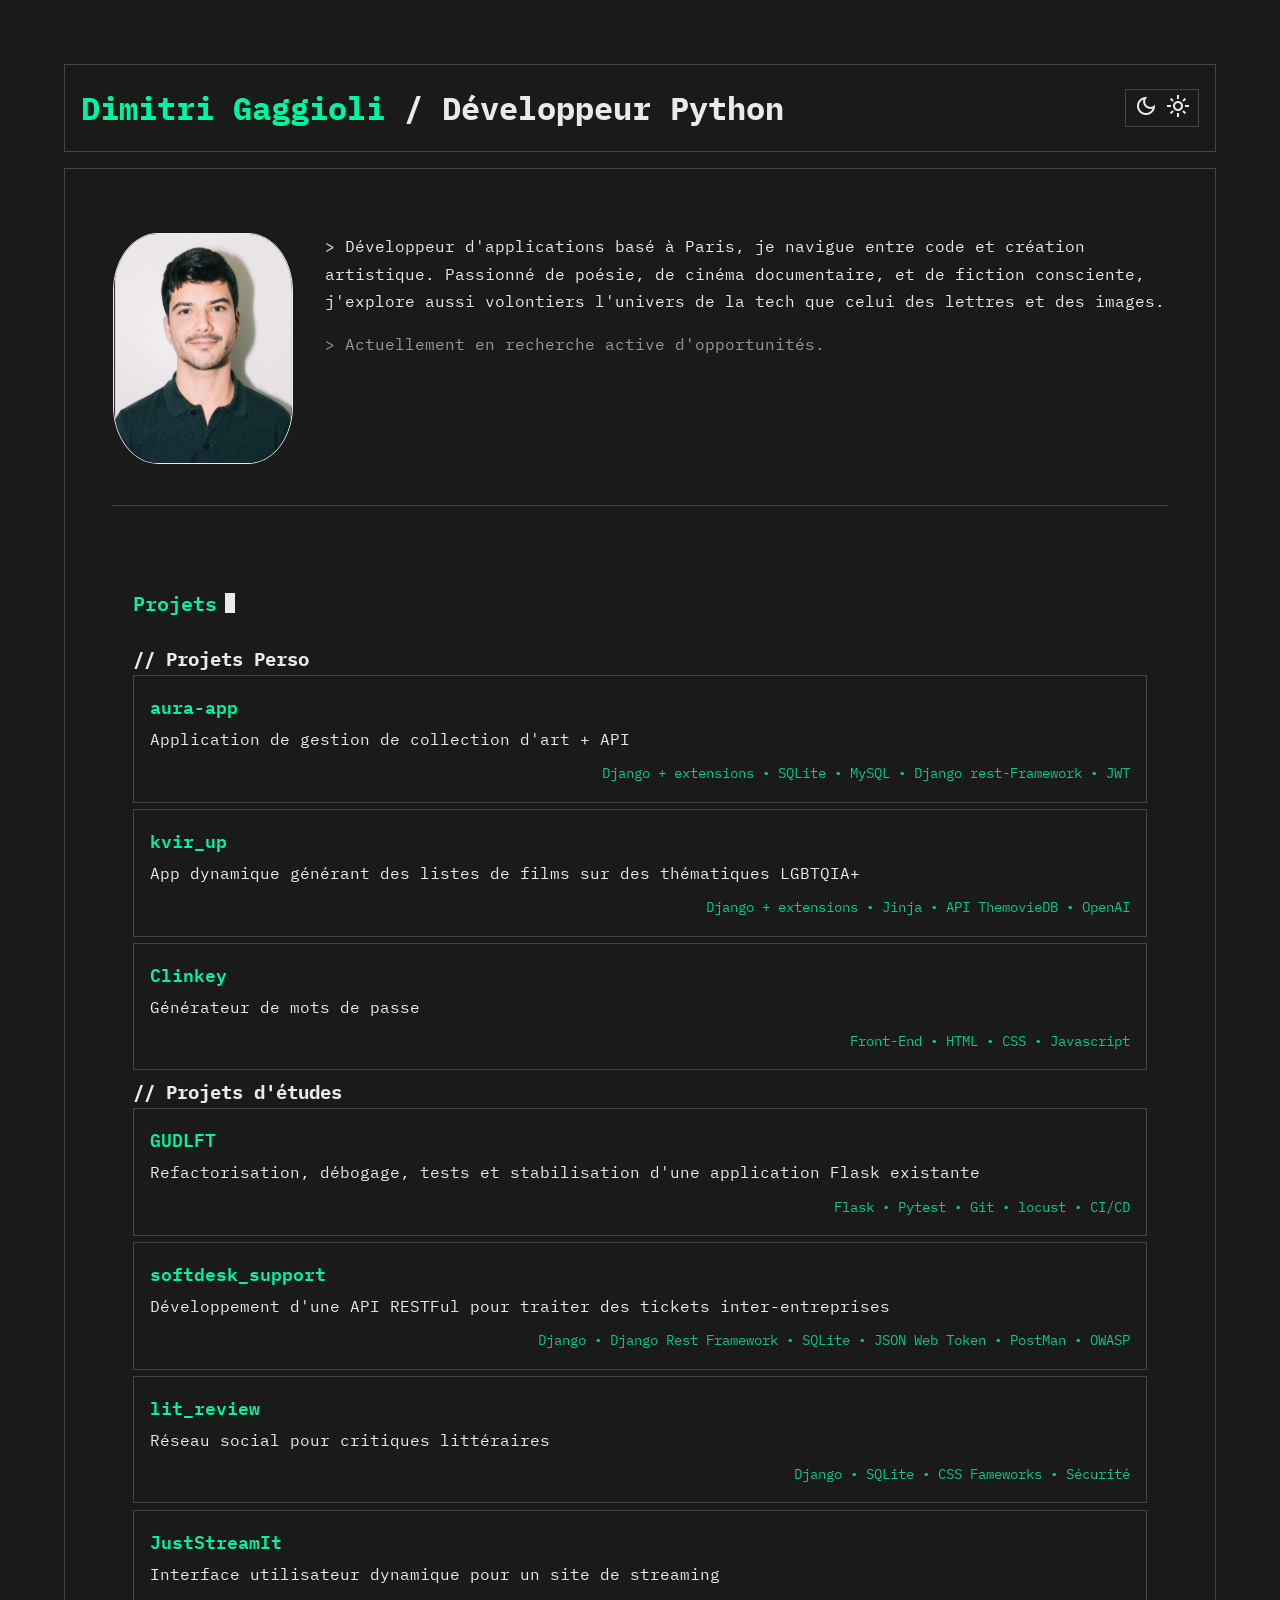
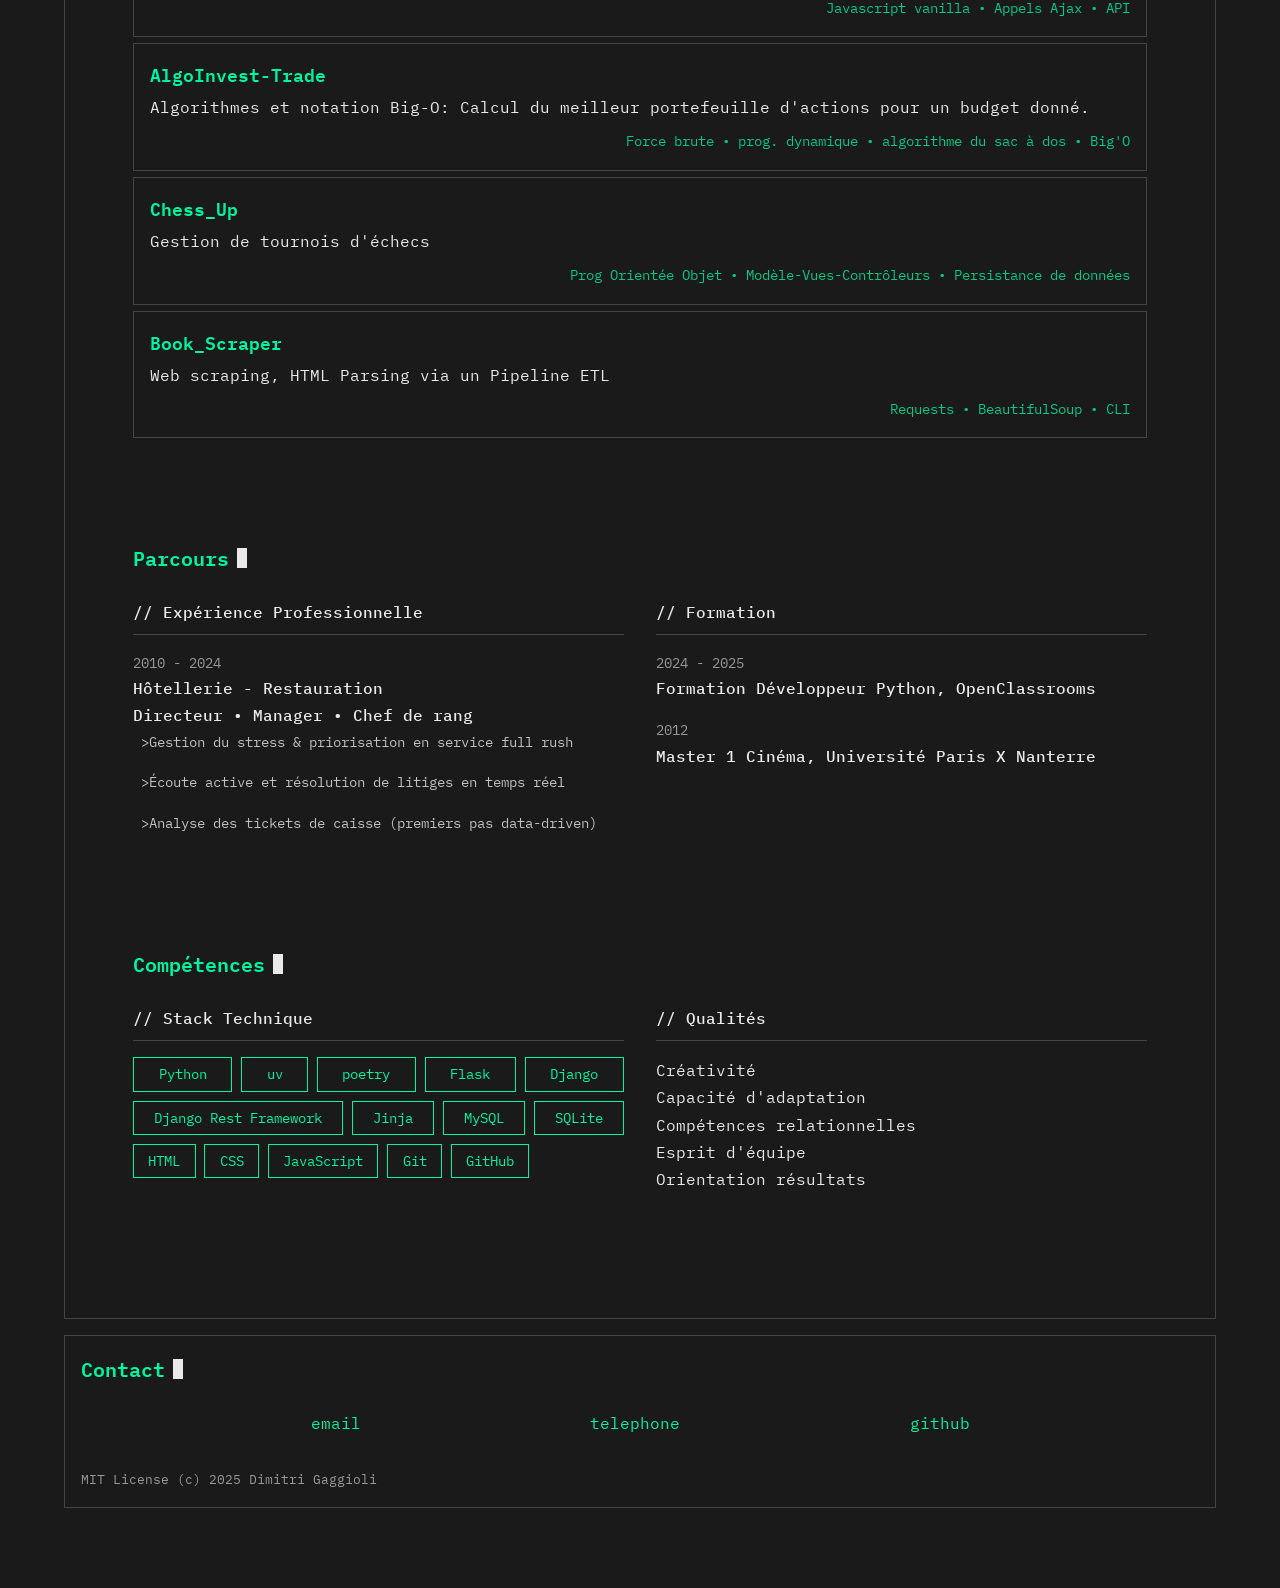
==== commit f3ddd55f: "Updates" ====
--- a/index.html
+++ b/index.html
@@ -29,7 +29,7 @@
 
         <section class="intro-section">
             <div class="portrait-container">
-                 <img src="static/portrait_D_Gaggioli.jpg" alt="Portrait de Dimitri Gaggioli" class="hero-portrait">
+                <img src="static/img/portrait_D_Gaggioli.jpg" alt="Portrait de Dimitri Gaggioli" class="hero-portrait">
             </div>
             <div class="intro-text">
                 <p>> Développeur d'applications basé à Paris, je navigue entre code et création artistique. Passionné de poésie, de cinéma documentaire, et de fiction consciente, j'explore aussi volontiers l'univers de la tech que celui des lettres et des images.</p>
--- a/static/style.css
+++ b/static/style.css
@@ -41,7 +41,7 @@
     }
     
     a:hover {
-    text-decoration: underline;
+    text-decoration: none;
     }
     
     ul {
@@ -64,6 +64,15 @@
 
     .header-content > h1 > span {
         color: var(--accent-color);
+    }
+
+    .project-title {
+      color: var(--accent-color);
+      font-size: 2.5rem !important;
+    }
+
+    .project-subtitle {
+      color: var(--text-color);
     }
   
     
@@ -142,6 +151,15 @@
     .intro-text .subline {
         color: var(--text-secondary, #999);
     }
+    .links-container {
+        display: flex;
+        gap: 1rem;
+        justify-content: space-between;
+        align-items: center;
+        margin-top: 1rem;
+        max-width: 50vw;
+        margin-inline: auto;
+    }
     
     /* --- PROJETS (AJUSTEMENT) --- */
     #projects-container .project-item {
@@ -159,7 +177,7 @@
     flex-wrap: wrap;
     gap: 0.5rem;
     }
-    .project-title {
+    .project-item-title {
     font-weight: 600;
     font-size: 1.1rem;
     }
@@ -172,6 +190,8 @@
     .project-skills {
     font-size: 0.9rem;
     opacity: 0.8;
+    color: var(--accent-color) !important ;
+    text-align: right;
     }
     .project-intro, .project-skills {
         color: var(--text-color);
@@ -208,17 +228,53 @@
     }
     
     /* --- COMPÉTENCES (AJUSTEMENT) --- */
-    #skills-container ul {
+    #skills-container ul, #stack-container ul {
     display: flex;
     flex-wrap: wrap;
-    gap: 0.75rem;
-    }
-    #skills-container ul li {
-        border: 1px solid var(--border-color);
+    gap: 0.55rem;
+    justify-content: space-between;
+    }
+    #skills-container ul li, #stack-container ul li {
+        border: 1px solid var(--accent-color);
         padding: 0.25rem 0.75rem;
         font-size: 0.9rem;
-    }
-    
+        flex-grow: 1;
+        text-align: center;
+    }
+
+    #stack-container {
+      max-width: 33vw;
+      /* margin-inline: auto; */
+    }
+    
+    .table-scroll {
+      width: 100%; /* fixe  ou responsif ; adapte la borne haute */
+      overflow-x: auto;
+      overflow-y: hidden;
+      border: 1px solid var(--accent-color);
+      border-radius: 8px;
+      -webkit-overflow-scrolling: touch; /* inertie iOS */
+      padding: 1rem;
+    }
+
+    .table-scroll > table {
+      border-collapse: collapse;
+      width: max-content;        /* s’adapte au contenu */
+      min-width: 100%;           /* ne rétrécit pas sous la largeur du conteneur */
+    }
+
+    .table-scroll th,
+    .table-scroll td {
+      white-space: nowrap;
+      padding: 8px 12px;
+      border-bottom: 1px solid #f1f5f9;
+    }
+
+    .table-scroll td.desc {
+      white-space: normal;       /* réactive les retours à la ligne pour CETTE colonne */
+      max-width: 60ch;           /* borne la largeur visuelle si tu le souhaites */
+    }
+
     /* --- FOOTER --- */
     .site-footer {
     margin-top: 1rem;
@@ -226,14 +282,31 @@
     #contact-list {
     display: flex;
     flex-wrap: wrap;
-    gap: 1.5rem;
     margin-top: 1rem;
+    justify-content: space-evenly;
     }
     .copyright {
     margin-top: 2rem;
     font-size: 0.8rem;
     color: var(--text-secondary, #999);
     }
+    .preview-title {
+      color: var(--accent-color) !important;
+    }
+    .preview-image {
+        max-width: 100%;
+        margin: 0 auto;
+        border: 1px solid var(--accent-color);
+        border-radius: 10px;
+    }   
+    div#preview-container {
+      display: flex;
+      flex-direction: column;
+      justify-content: space-around;
+      align-content: space-around;
+      margin-top: 5vh;
+      gap: 1.5vw;
+  }
 
 
 /* style1.css | file:///Users/dim-gggl/~/Dev%20Tools/portfolio/static/style1.css */
@@ -281,13 +354,64 @@
 
 /* Inline | file:///Users/dim-gggl/~/Dev%20Tools/portfolio/index.html */
 
-h3 {
-}
-
 #projects-container, ::before, ::after {
   padding-top: 0rem;
 }
 
-#projects-container h3 {
-  margin: 2rem auto 0.6rem auto;
-}
+.preview-title {
+  margin: 2rem 0 0.6rem 0;
+}
+
+.skill-link-container {
+  border: 1px solid var(--accent-color);
+  padding: 0.25rem 0.75rem;
+  font-size: 0.9rem;
+  flex-grow: 1;
+  text-align: center;
+}
+
+.skill-link-container:hover {
+  background-color: var(--accent-color);
+}
+
+.skill-link-container:hover .skill-link {
+  color: var(--bg-color);
+  text-decoration: none;
+}
+
+/* --- Responsive (Téléphone) --- */
+@media (max-width: 600px) {
+    html, body { overflow-x: hidden; }
+    body { padding: 1rem; }
+    .content-wrapper { padding: 1rem; }
+    .data-section { padding: 1.5rem 0; }
+
+    .header-content { flex-wrap: wrap; gap: 0.5rem; }
+    .header-content > h1 { font-size: clamp(1.05rem, 5vw, 1.25rem); line-height: 1.2; margin: 0; }
+    #theme-toggle { padding: 0.25rem 0.5rem; }
+
+    .intro-section { gap: 1rem; }
+    .hero-portrait { width: 128px; height: auto; border-radius: 20%; }
+
+    .section-title { font-size: 1.1rem; }
+    #projects-container h3 { margin: 1.25rem 0 0.5rem 0; }
+    #projects-container .project-item { padding: 0.85rem; }
+    .project-item-title { font-size: 1rem; }
+    .project-intro { font-size: 0.95rem; }
+    .project-skills { font-size: 0.85rem; }
+
+    .parcours-grid, .competences-grid { grid-template-columns: 1fr; }
+    #skills-container ul { gap: 0.5rem; }
+    #skills-container ul li { font-size: 0.85rem; padding: 0.25rem 0.6rem; }
+
+    #contact-list { gap: 1rem; }
+    #stack-container { max-width: 100%; }
+}
+
+@media (max-width: 380px) {
+    body { padding: 0.75rem; }
+    .content-wrapper { padding: 0.75rem; }
+    .data-section { padding: 1.25rem 0; }
+    .hero-portrait { width: 104px; }
+    .section-title { font-size: 1rem; }
+}
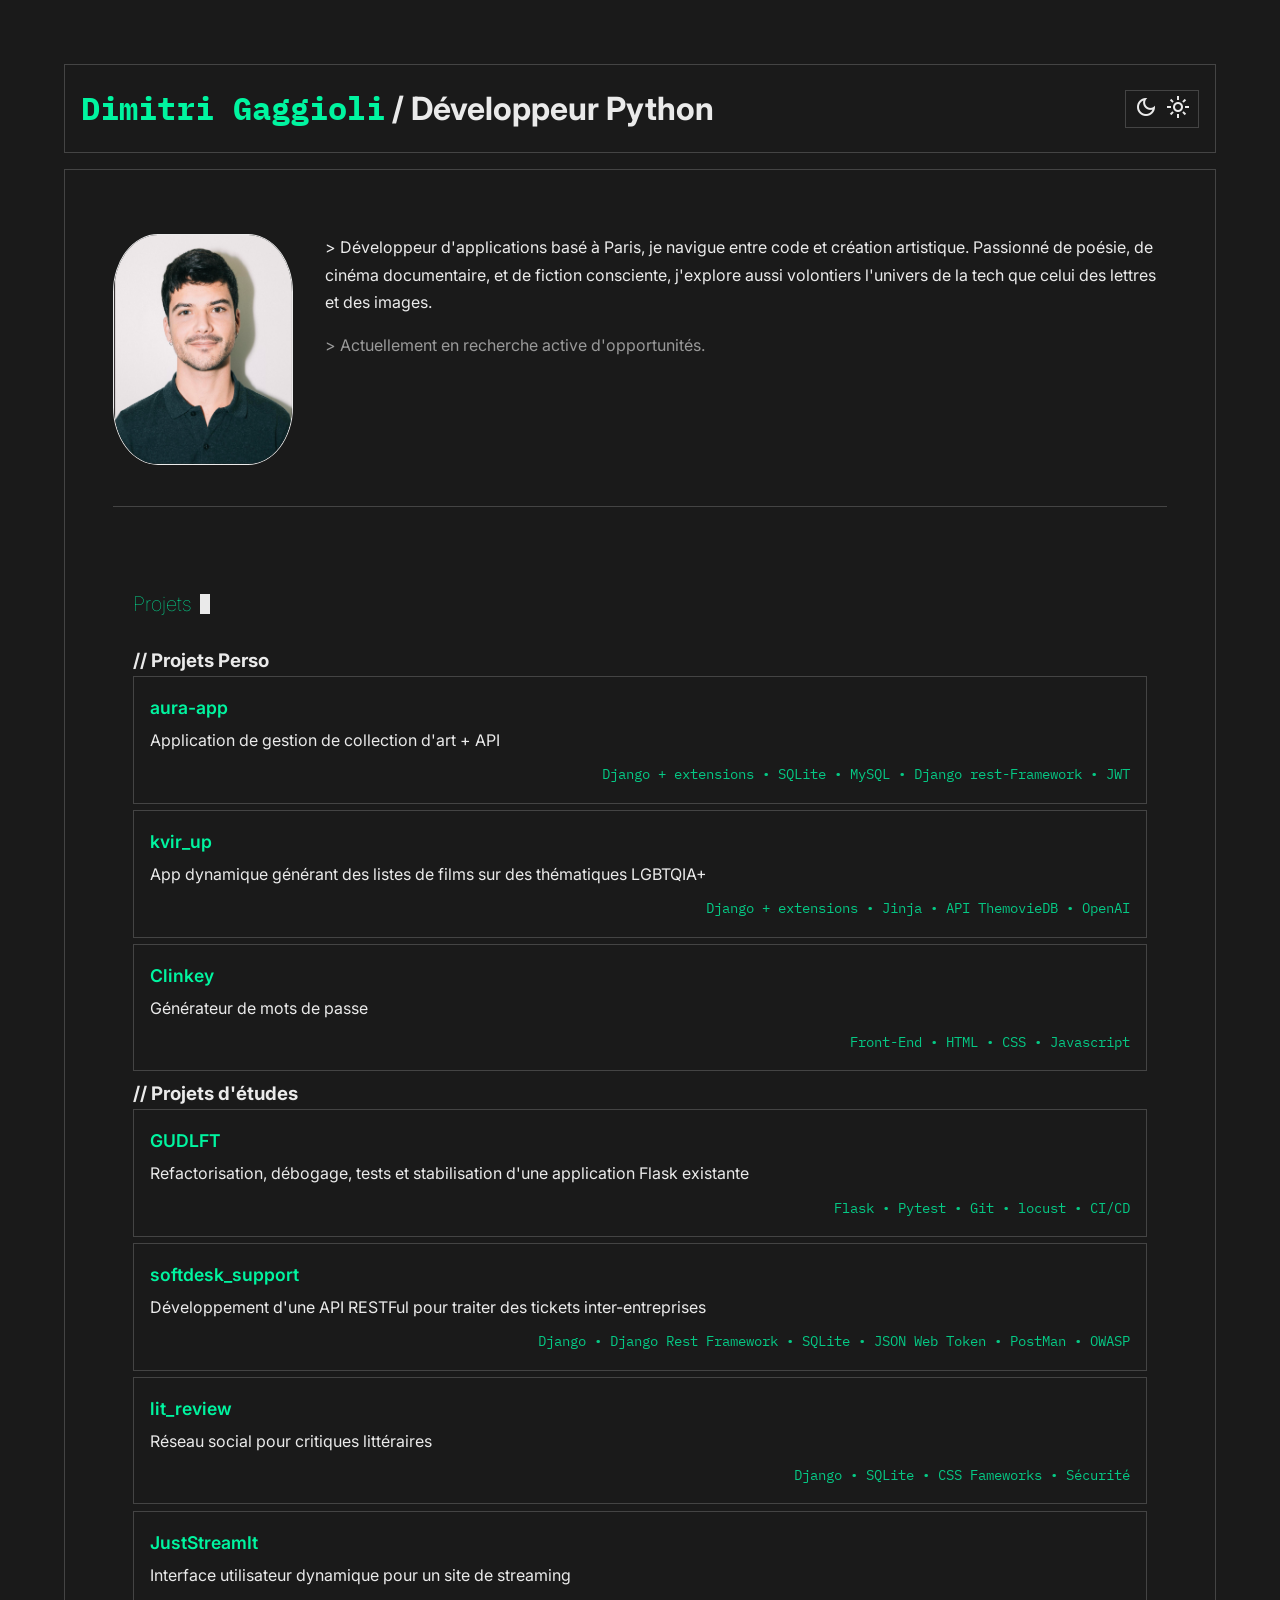
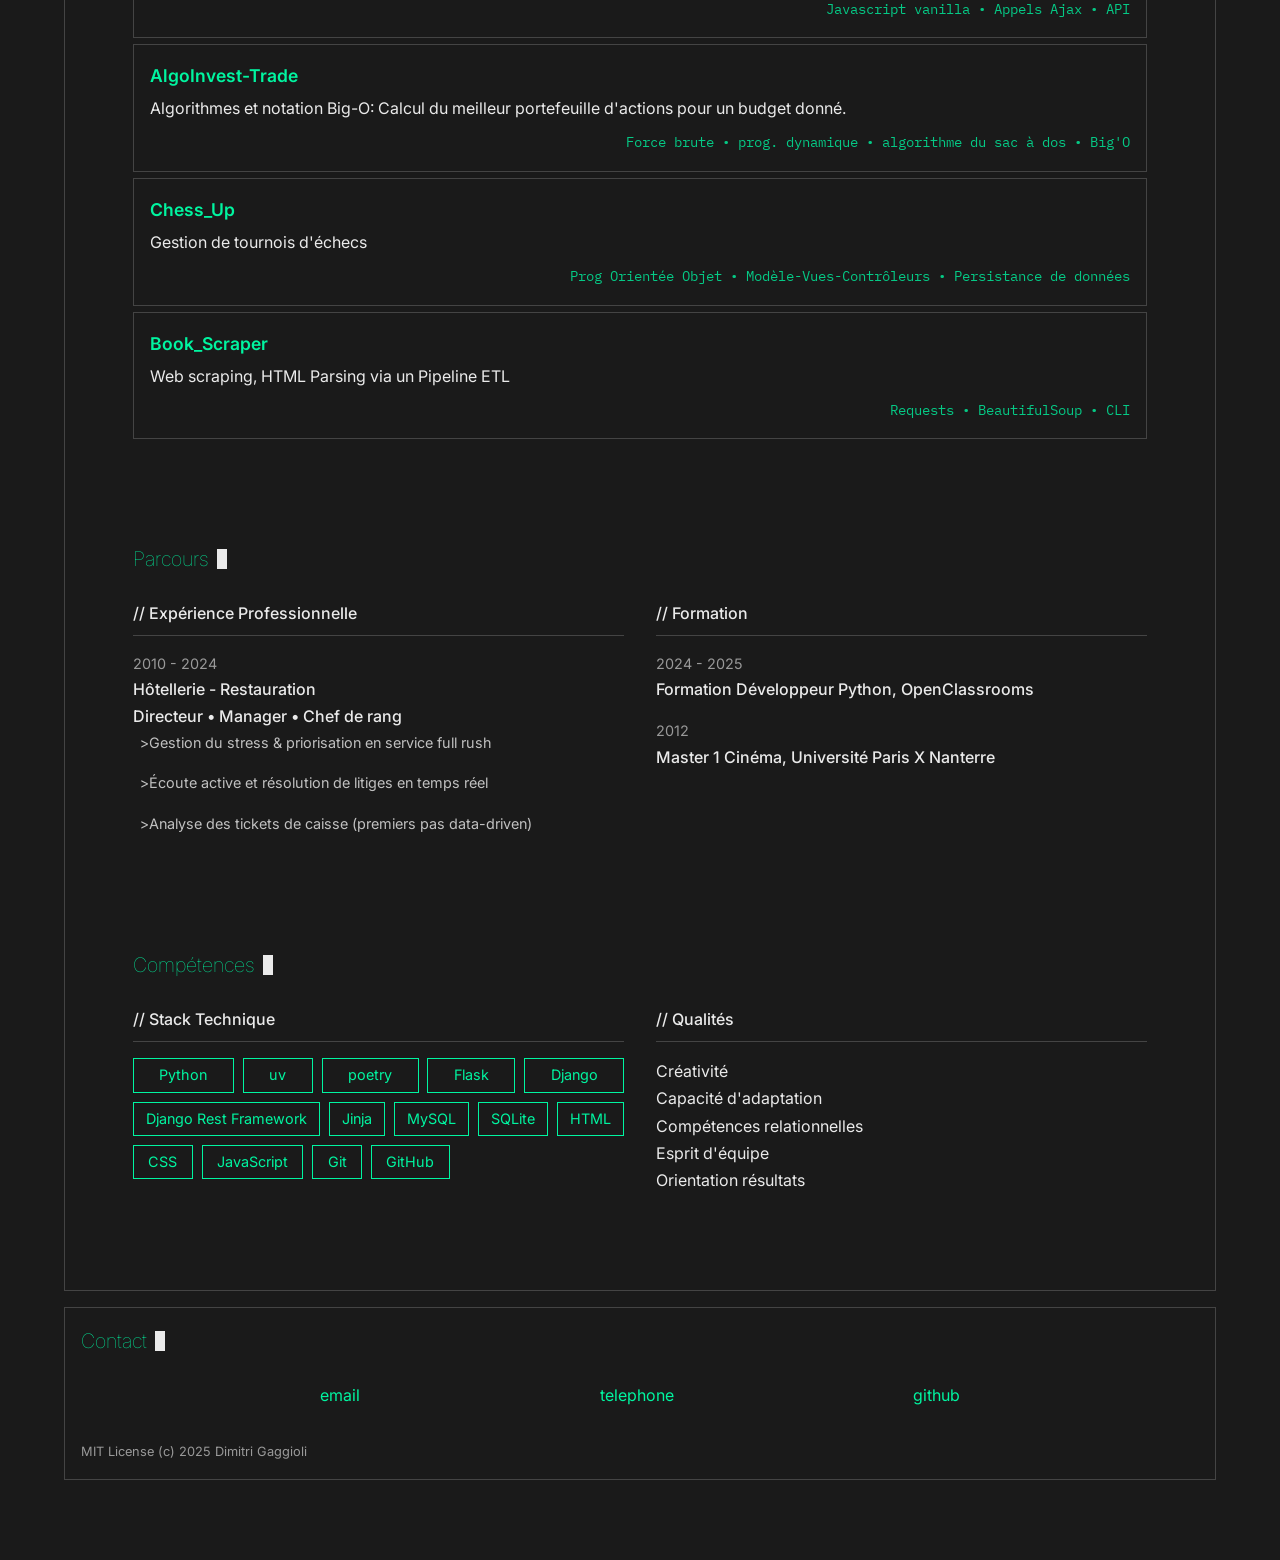
==== commit bc459e52: "Updates on flavicon" ====
--- a/index.html
+++ b/index.html
@@ -10,7 +10,12 @@
     <link rel="preconnect" href="https://fonts.gstatic.com" crossorigin>
     <link href="https://fonts.googleapis.com/css2?family=IBM+Plex+Mono:wght@400;500;600&display=swap" rel="stylesheet">
     <link rel="stylesheet" href="https://fonts.googleapis.com/css2?family=Material+Symbols+Outlined:opsz,wght,FILL,GRAD@24,400,0,0" />
-    
+    <link rel="icon" type="image/png" href="favicon/favicon-96x96.png" sizes="96x96" />
+    <link rel="icon" type="image/svg+xml" href="favicon/favicon.svg" />
+    <link rel="shortcut icon" href="favicon/favicon.ico" />
+    <link rel="apple-touch-icon" sizes="180x180" href="favicon/apple-touch-icon.png" />
+    <meta name="apple-mobile-web-app-title" content="dim-gggl" />
+    <link rel="manifest" href="favicon/site.webmanifest" />
     <link rel="stylesheet" href="static/style.css">
 </head>
 <body class="dark-theme">
@@ -87,6 +92,6 @@
         <p class="copyright">MIT License (c) 2025 Dimitri Gaggioli</p>
     </footer>
 
-    <script src="static/script.js"></script>
+    <script type="module" src="static/script.js"></script>
 </body>
 </html>
--- a/static/style.css
+++ b/static/style.css
@@ -1,6 +1,8 @@
+@import url('https://fonts.googleapis.com/css2?family=JetBrains+Mono:wght@300;400;500;600&family=Inter:wght@200;300;400;500;600&display=swap');
 /* --- VARIABLES & THÈME --- */
 :root {
-    --font-main: 'IBM Plex Mono', monospace;
+    --font-main: 'Inter', -apple-system, BlinkMacSystemFont, sans-serif;
+    --font-mono: 'IBM Plex Mono', monospace;
     
     /* Thème Dark (par défaut) */
     --bg-color: #1A1A1A;
@@ -64,6 +66,7 @@
 
     .header-content > h1 > span {
         color: var(--accent-color);
+        font-family: var(--font-mono) !important;
     }
 
     .project-title {
@@ -80,11 +83,12 @@
     background: none;
     border: 1px solid var(--border-color);
     color: var(--text-color);
-    font-family: var(--font-main);
+    font-family: var(--font-mono);
     padding: 0.25rem 0.5rem;
     cursor: pointer;
-    transition: background-color 0.2s, color 0.2s;
-    }
+    transition: background-color 0.2s ease, color 0.2s ease;
+    }
+
     #theme-toggle:hover {
     background-color: var(--accent-color);
     color: var(--bg-color);
@@ -103,7 +107,7 @@
     
     .section-title {
     font-size: 1.25rem;
-    font-weight: 600;
+    font-weight: 100;
     margin-bottom: 1.5rem;
     display: flex;
     align-items: center;
@@ -188,6 +192,7 @@
     margin: 0.25rem 0 0.5rem;
     }
     .project-skills {
+    font-family: var(--font-mono) !important;
     font-size: 0.9rem;
     opacity: 0.8;
     color: var(--accent-color) !important ;
@@ -293,7 +298,7 @@
     .preview-title {
       color: var(--accent-color) !important;
     }
-    .preview-image {
+    .preview-image, .preview-image-link {
         max-width: 100%;
         margin: 0 auto;
         border: 1px solid var(--accent-color);
@@ -363,7 +368,7 @@
 }
 
 .skill-link-container {
-  border: 1px solid var(--accent-color);
+  border: 0.4px solid var(--accent-color);
   padding: 0.25rem 0.75rem;
   font-size: 0.9rem;
   flex-grow: 1;
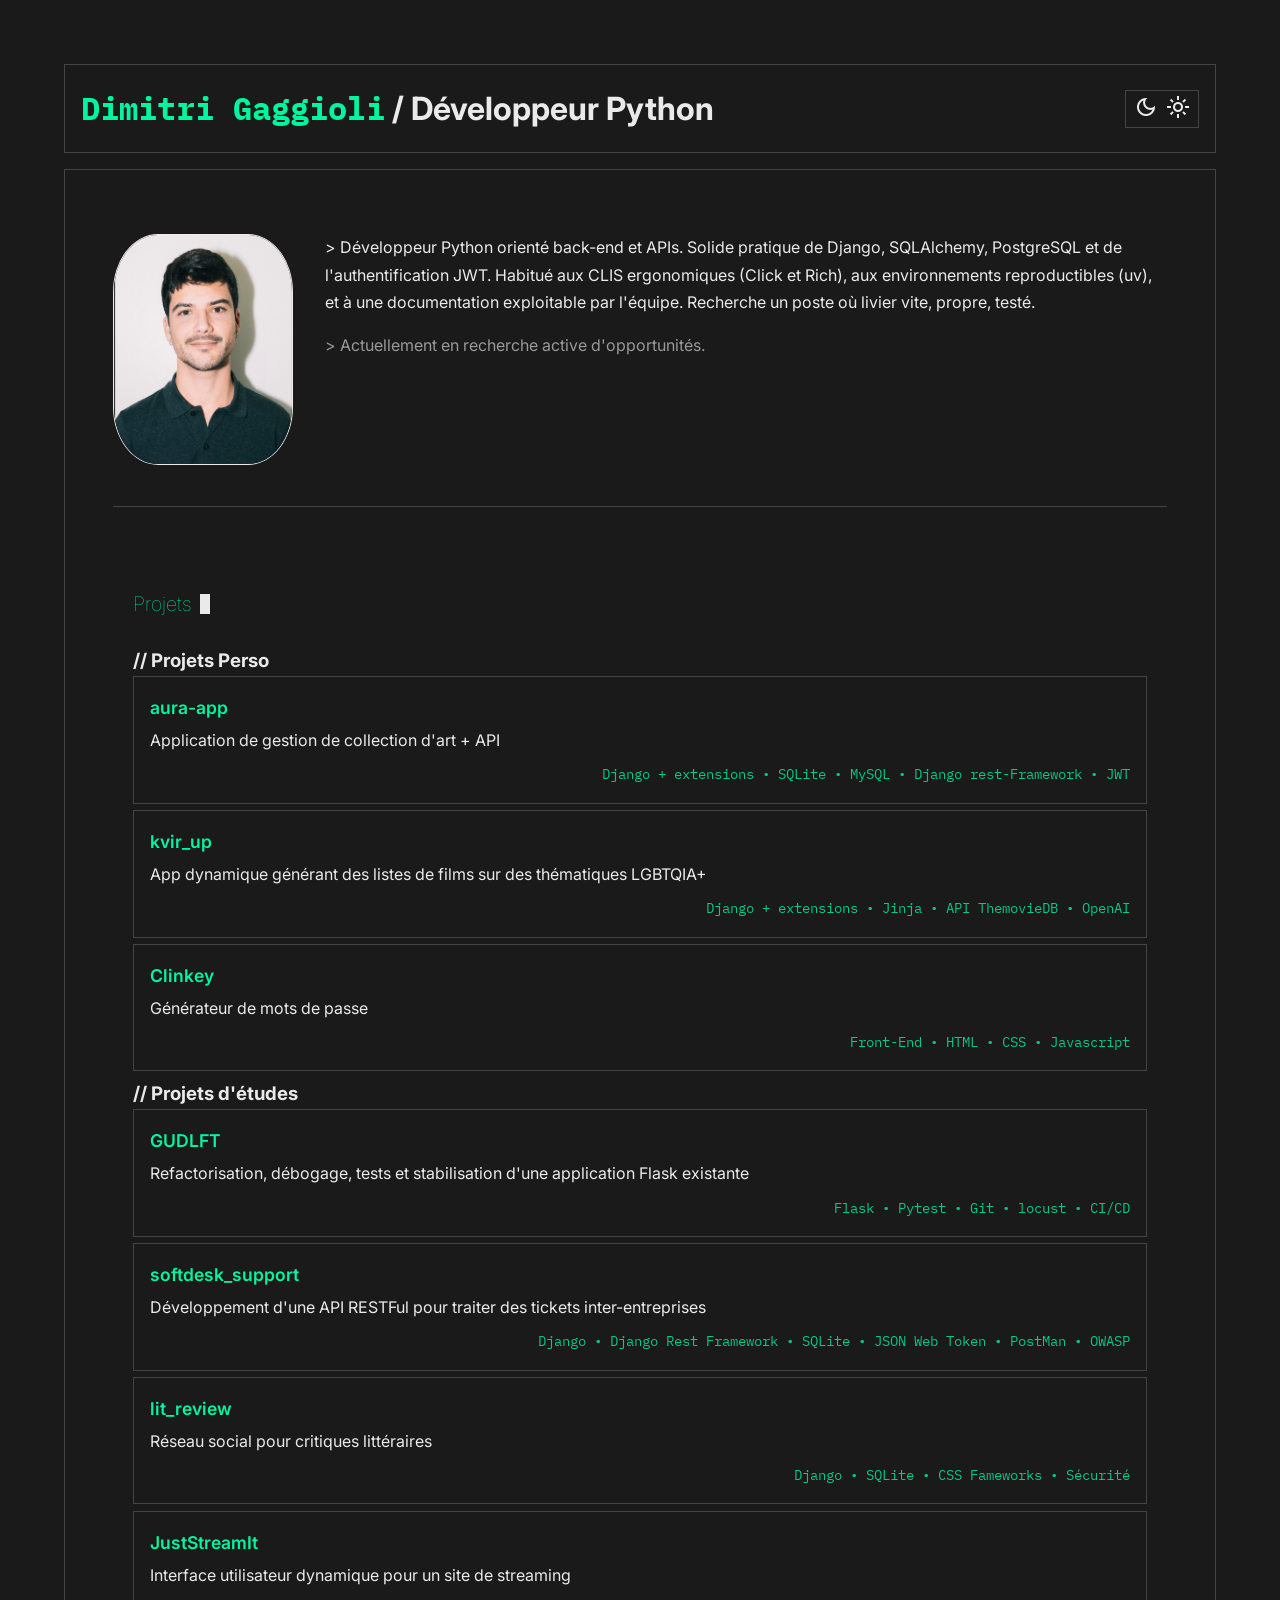
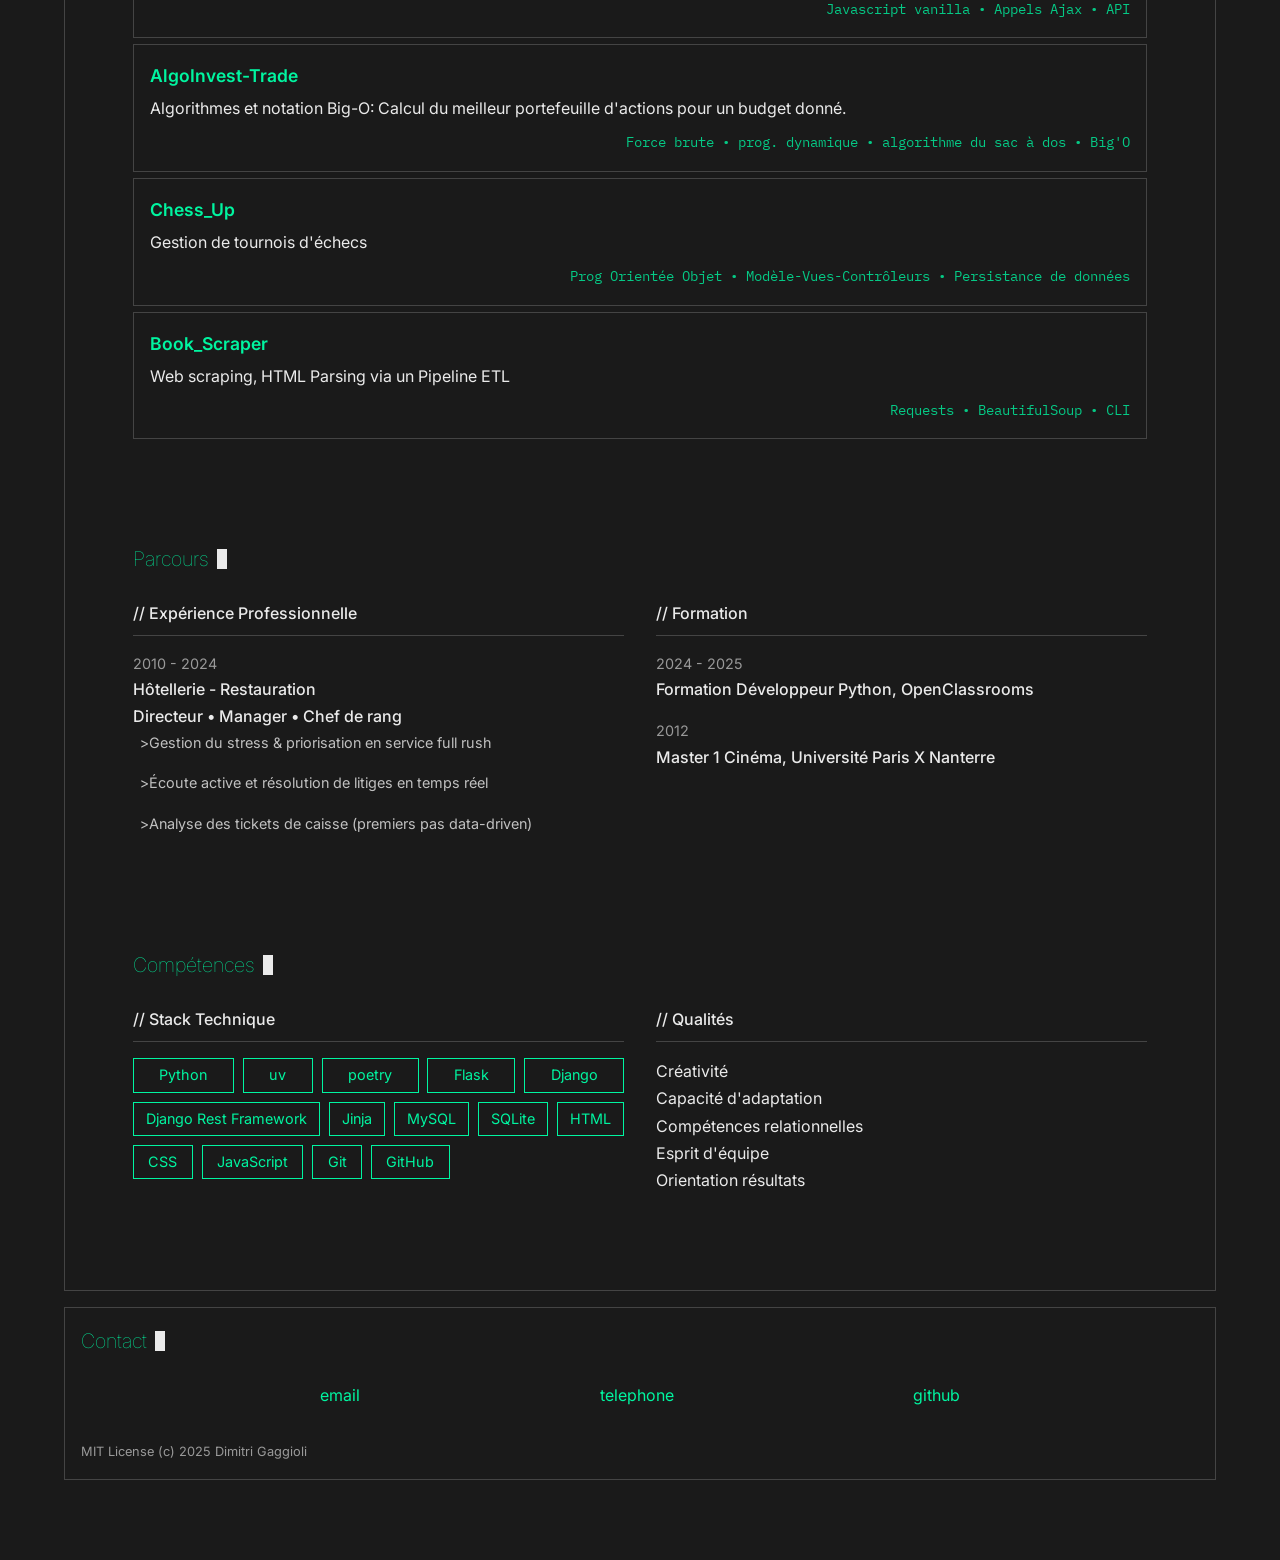
==== commit cf36397c: "New bio" ====
--- a/index.html
+++ b/index.html
@@ -10,12 +10,12 @@
     <link rel="preconnect" href="https://fonts.gstatic.com" crossorigin>
     <link href="https://fonts.googleapis.com/css2?family=IBM+Plex+Mono:wght@400;500;600&display=swap" rel="stylesheet">
     <link rel="stylesheet" href="https://fonts.googleapis.com/css2?family=Material+Symbols+Outlined:opsz,wght,FILL,GRAD@24,400,0,0" />
-    <link rel="icon" type="image/png" href="favicon/favicon-96x96.png" sizes="96x96" />
-    <link rel="icon" type="image/svg+xml" href="favicon/favicon.svg" />
-    <link rel="shortcut icon" href="favicon/favicon.ico" />
-    <link rel="apple-touch-icon" sizes="180x180" href="favicon/apple-touch-icon.png" />
+    <link rel="icon" type="image/png" href="flavicon/favicon-96x96.png" sizes="96x96" />
+    <link rel="icon" type="image/svg+xml" href="flavicon/favicon.svg" />
+    <link rel="shortcut icon" href="flavicon/favicon.ico" />
+    <link rel="apple-touch-icon" sizes="180x180" href="flavicon/apple-touch-icon.png" />
     <meta name="apple-mobile-web-app-title" content="dim-gggl" />
-    <link rel="manifest" href="favicon/site.webmanifest" />
+    <link rel="manifest" href="flavicon/site.webmanifest" />
     <link rel="stylesheet" href="static/style.css">
 </head>
 <body class="dark-theme">
@@ -37,7 +37,8 @@
                 <img src="static/img/portrait_D_Gaggioli.jpg" alt="Portrait de Dimitri Gaggioli" class="hero-portrait">
             </div>
             <div class="intro-text">
-                <p>> Développeur d'applications basé à Paris, je navigue entre code et création artistique. Passionné de poésie, de cinéma documentaire, et de fiction consciente, j'explore aussi volontiers l'univers de la tech que celui des lettres et des images.</p>
+                <p>> Développeur Python orienté back-end et APIs. Solide pratique de Django, SQLAlchemy, PostgreSQL et de l'authentification JWT.
+                    Habitué aux CLIS ergonomiques (Click et Rich), aux environnements reproductibles (uv), et à une documentation exploitable par l'équipe. Recherche un poste où livier vite, propre, testé.</p>
                 <p class="subline">> Actuellement en recherche active d'opportunités.</p>
             </div>
         </section>
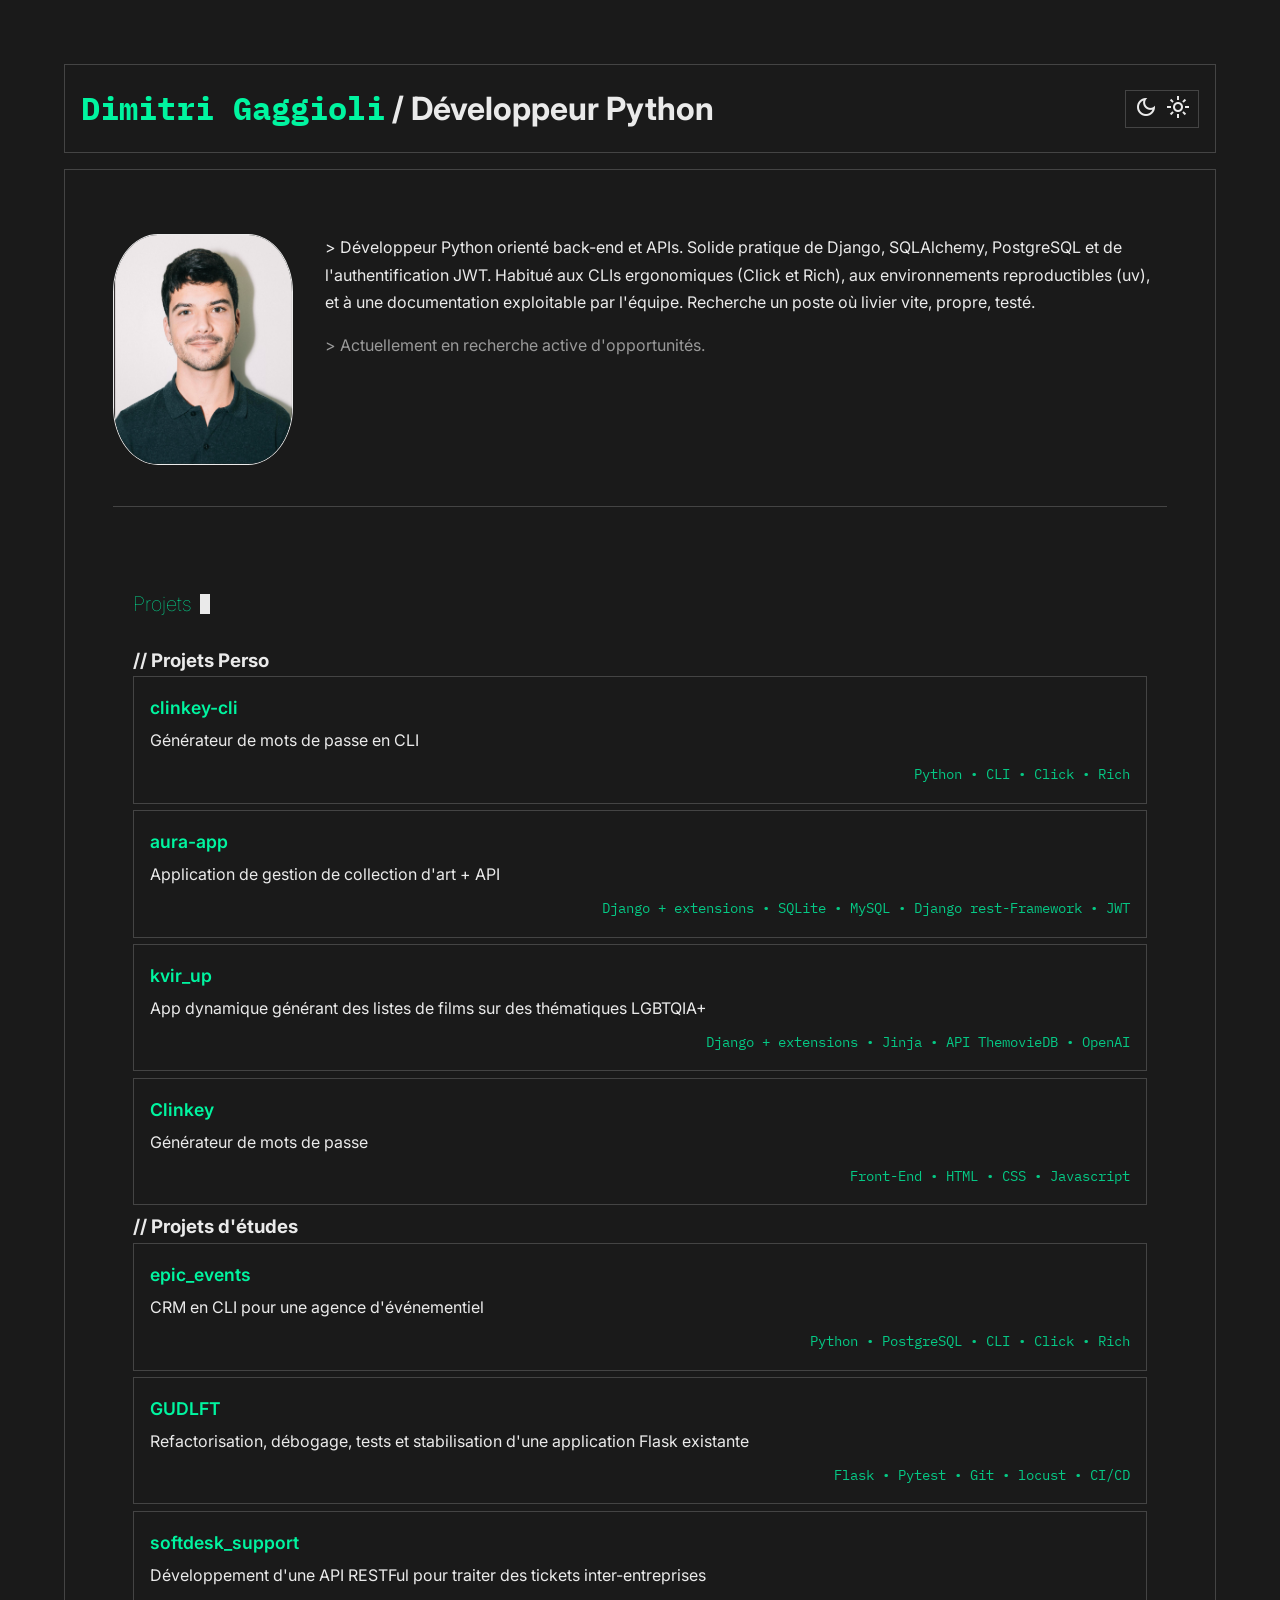
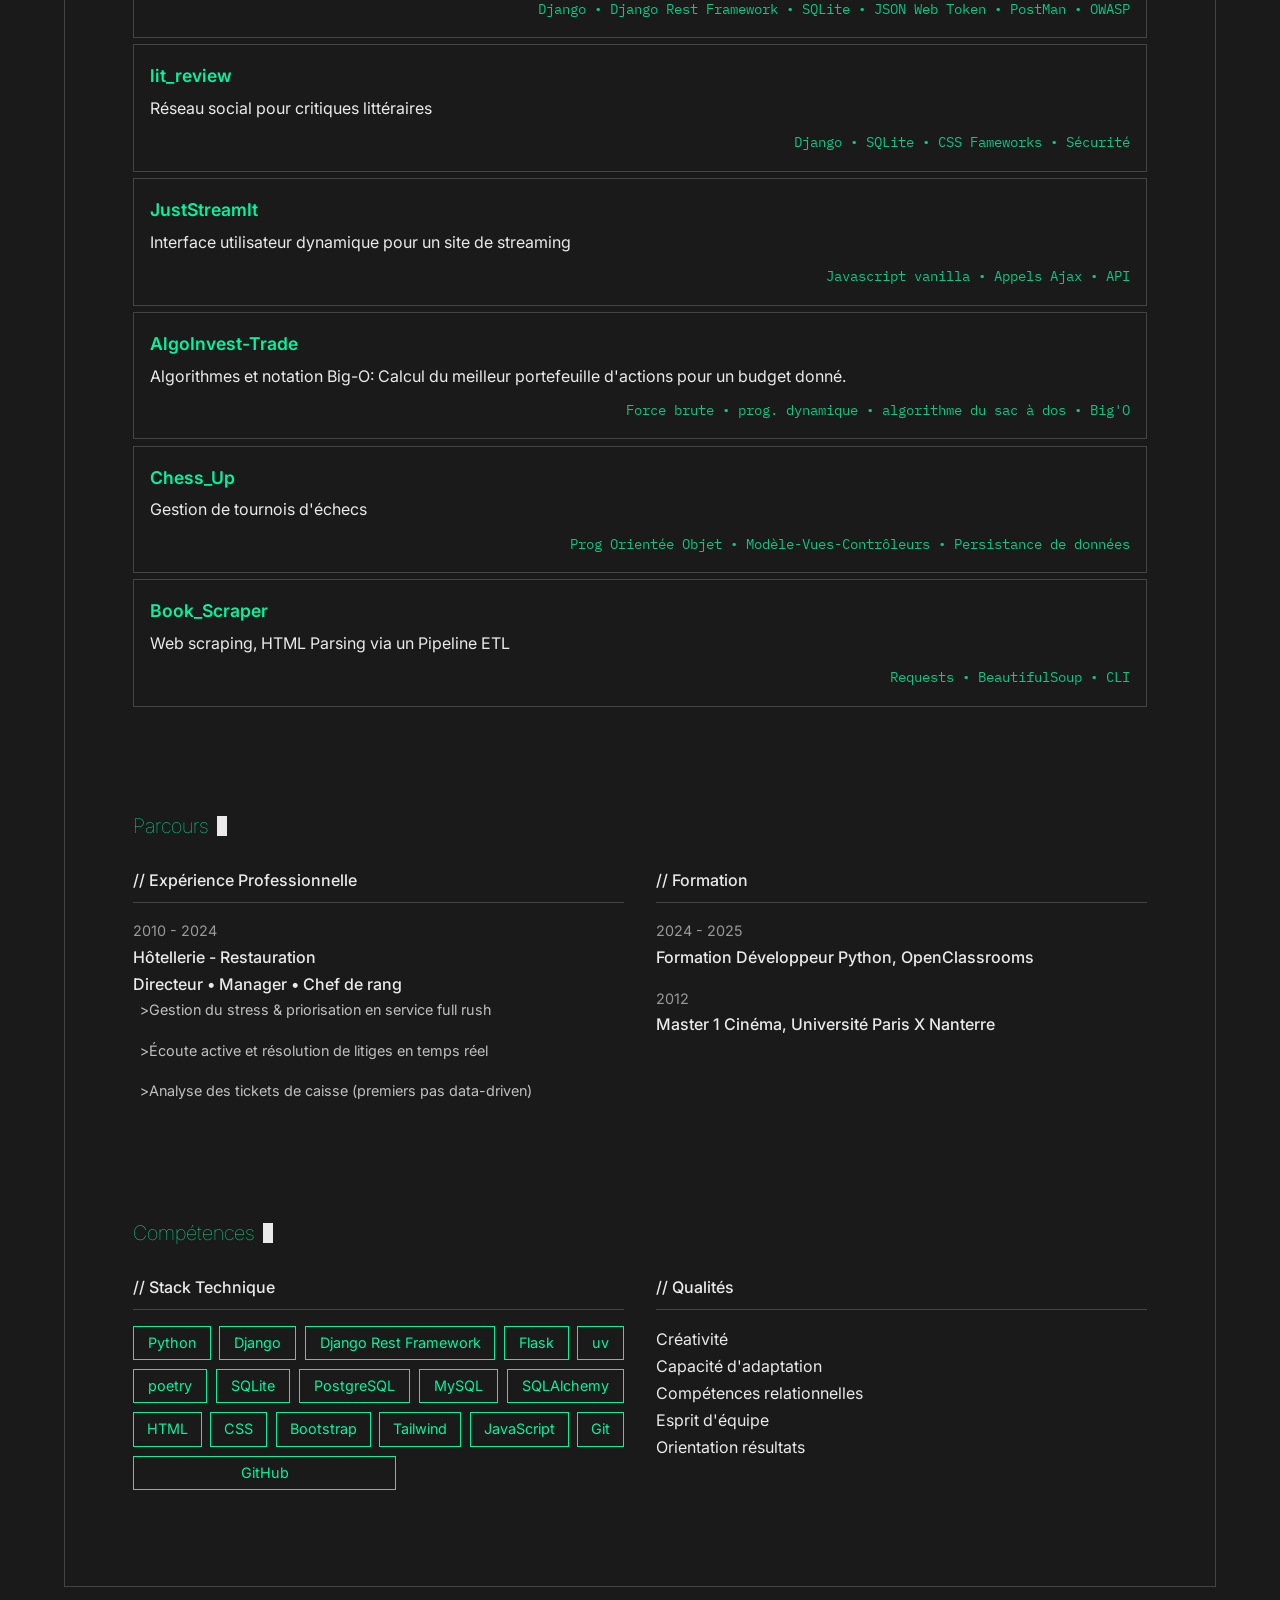
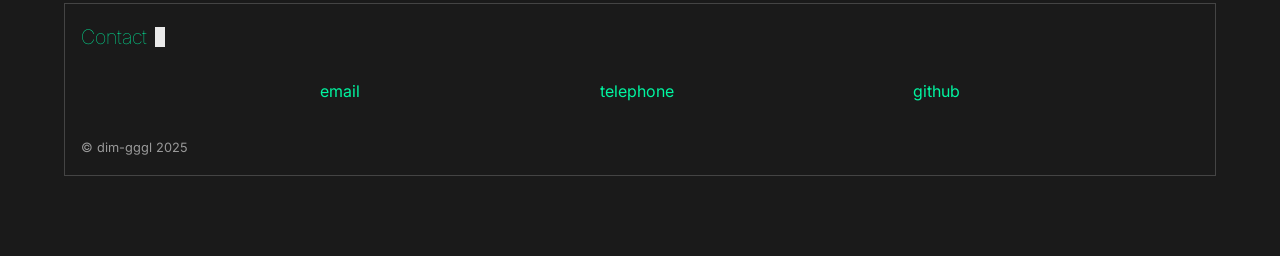
==== commit 2f2bf7bd: "Updating the projects" ====
--- a/index.html
+++ b/index.html
@@ -38,7 +38,7 @@
             </div>
             <div class="intro-text">
                 <p>> Développeur Python orienté back-end et APIs. Solide pratique de Django, SQLAlchemy, PostgreSQL et de l'authentification JWT.
-                    Habitué aux CLIS ergonomiques (Click et Rich), aux environnements reproductibles (uv), et à une documentation exploitable par l'équipe. Recherche un poste où livier vite, propre, testé.</p>
+                    Habitué aux CLIs ergonomiques (Click et Rich), aux environnements reproductibles (uv), et à une documentation exploitable par l'équipe. Recherche un poste où livier vite, propre, testé.</p>
                 <p class="subline">> Actuellement en recherche active d'opportunités.</p>
             </div>
         </section>
@@ -90,7 +90,7 @@
         <ul id="contact-list">
             <!-- Contact injecté ici -->
         </ul>
-        <p class="copyright">MIT License (c) 2025 Dimitri Gaggioli</p>
+        <p class="copyright">© dim-gggl 2025</p>
     </footer>
 
     <script type="module" src="static/script.js"></script>
--- a/static/style.css
+++ b/static/style.css
@@ -10,6 +10,7 @@
     --accent-color: #00F5A0; /* Un vert menthe vif */
     --border-color: #444444;
     --portrait-border: 1px solid #ebebeb;
+
     }
     
     body.light-theme {
@@ -303,7 +304,16 @@
         margin: 0 auto;
         border: 1px solid var(--accent-color);
         border-radius: 10px;
-    }   
+    }
+
+    .epic-events-image {
+      background-color: transparent;
+    }
+
+    body.light-theme .epic-events-image {
+      background-color: #1a1a1a;
+    }
+
     div#preview-container {
       display: flex;
       flex-direction: column;
